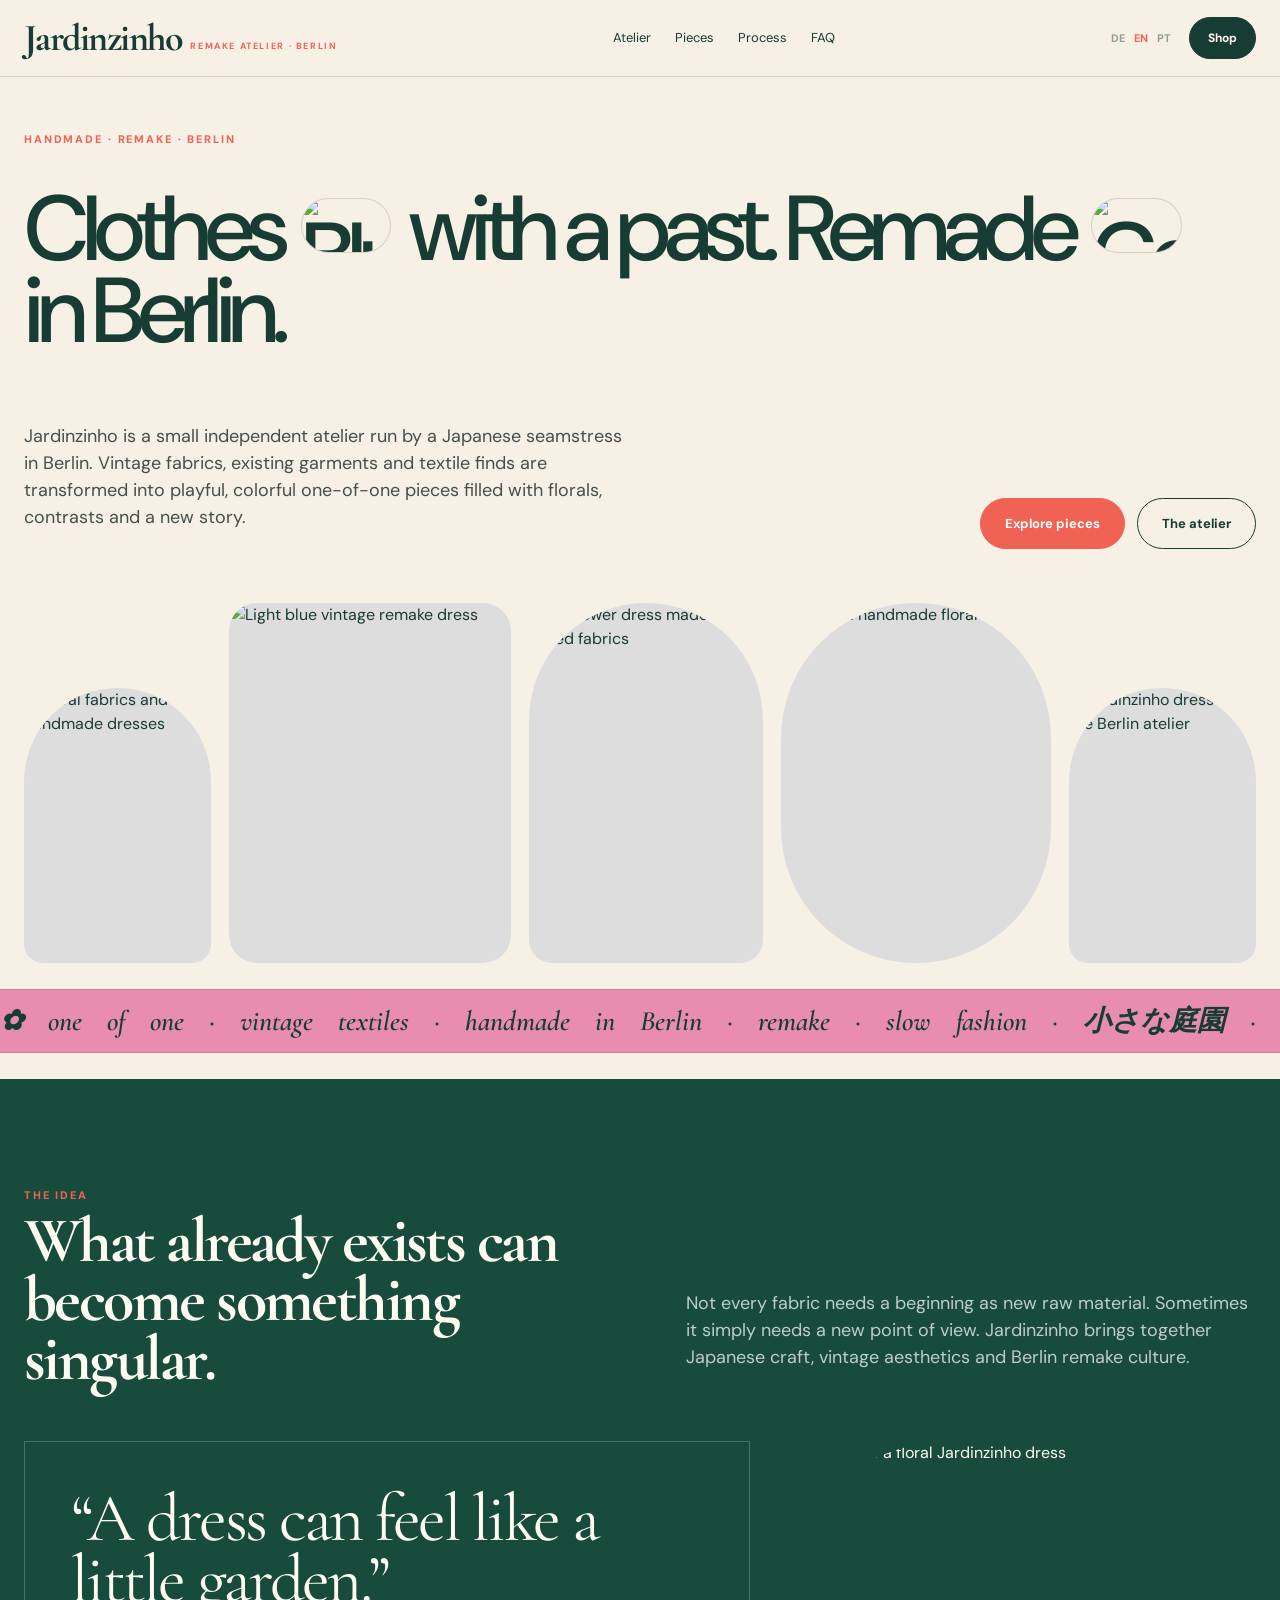
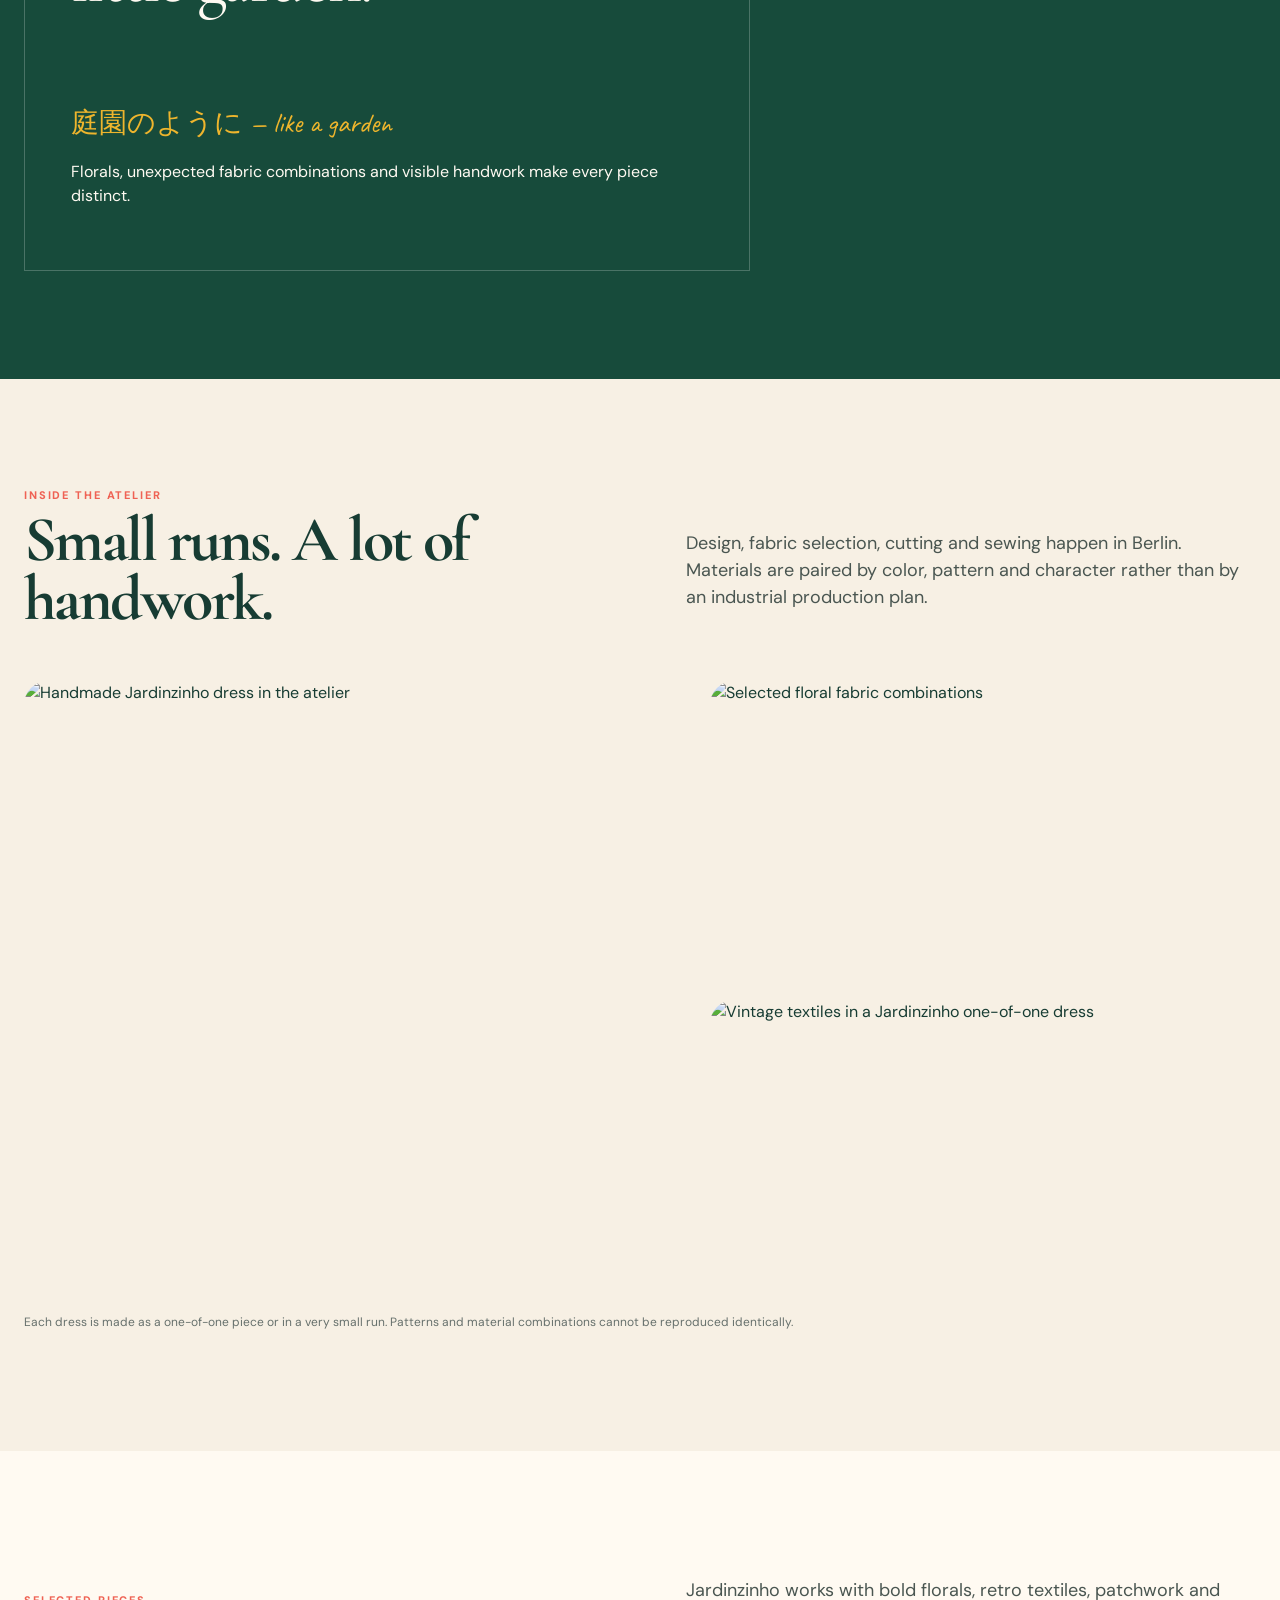
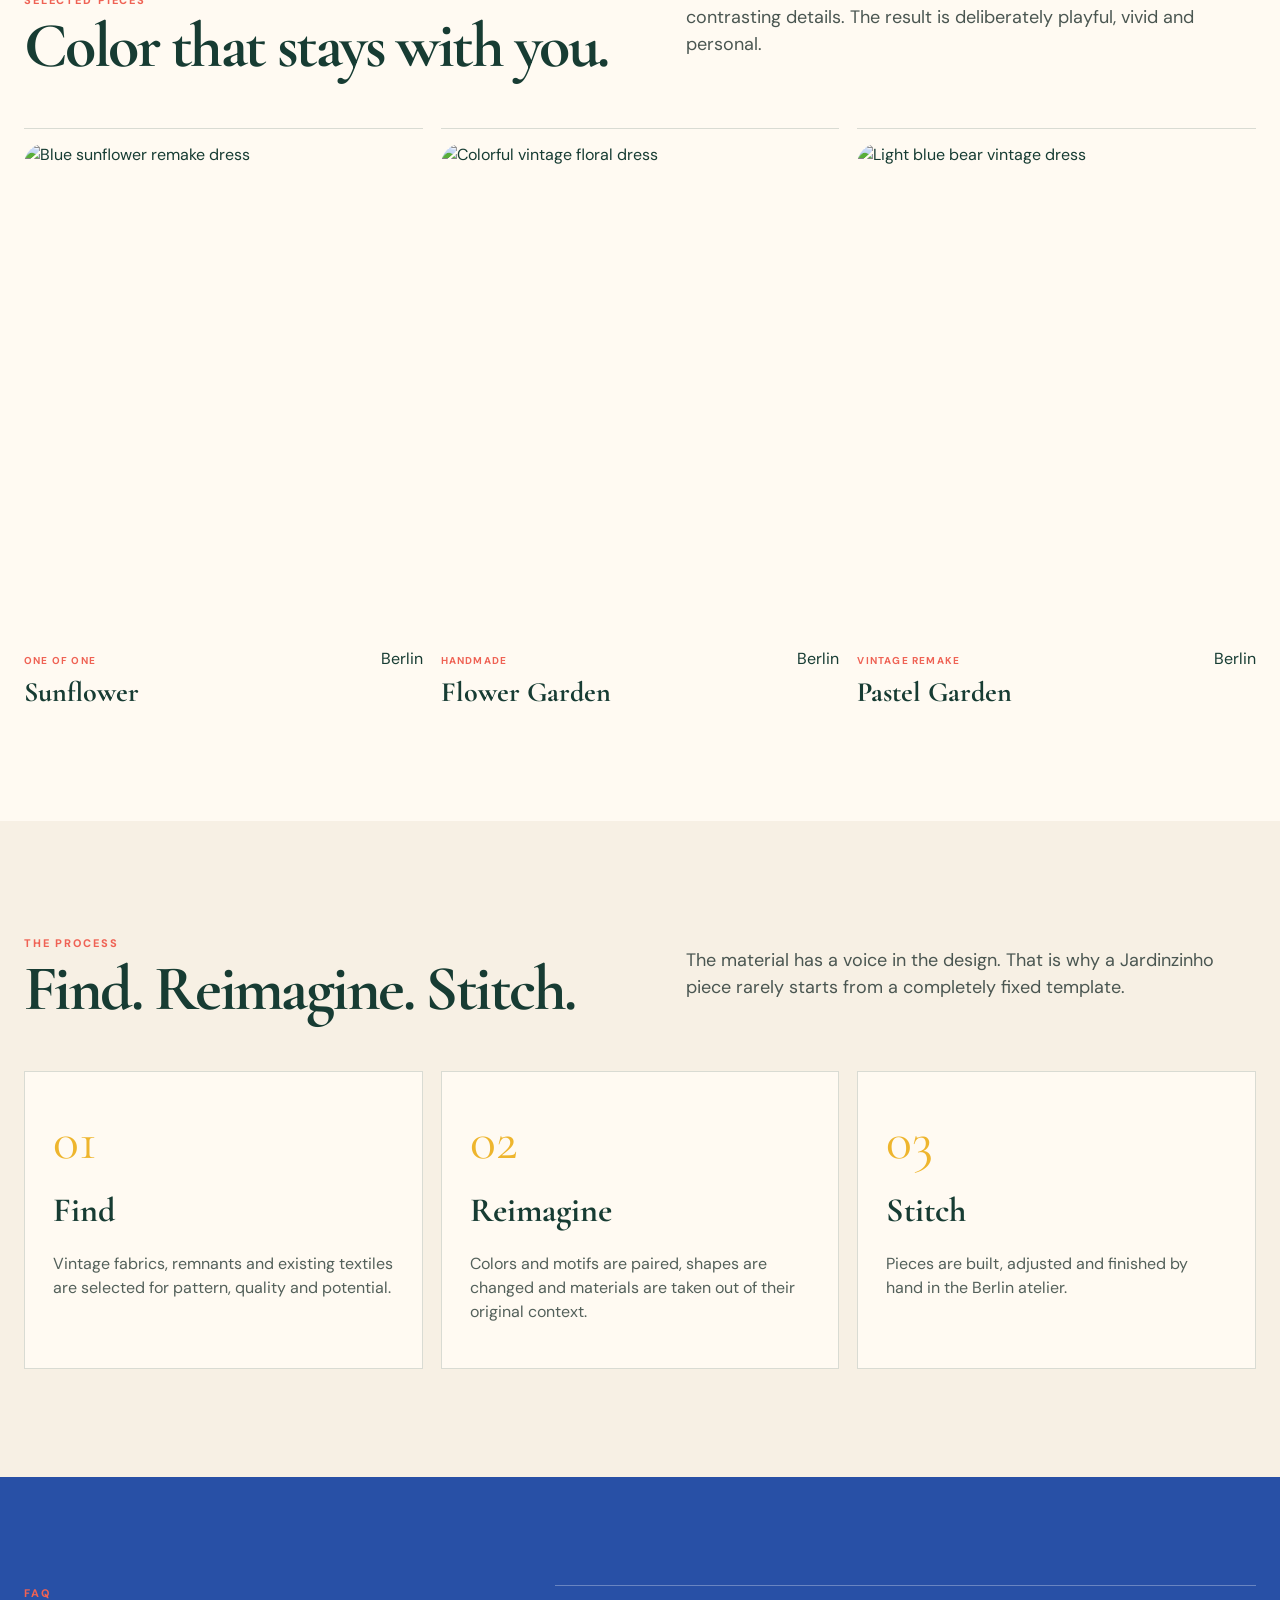
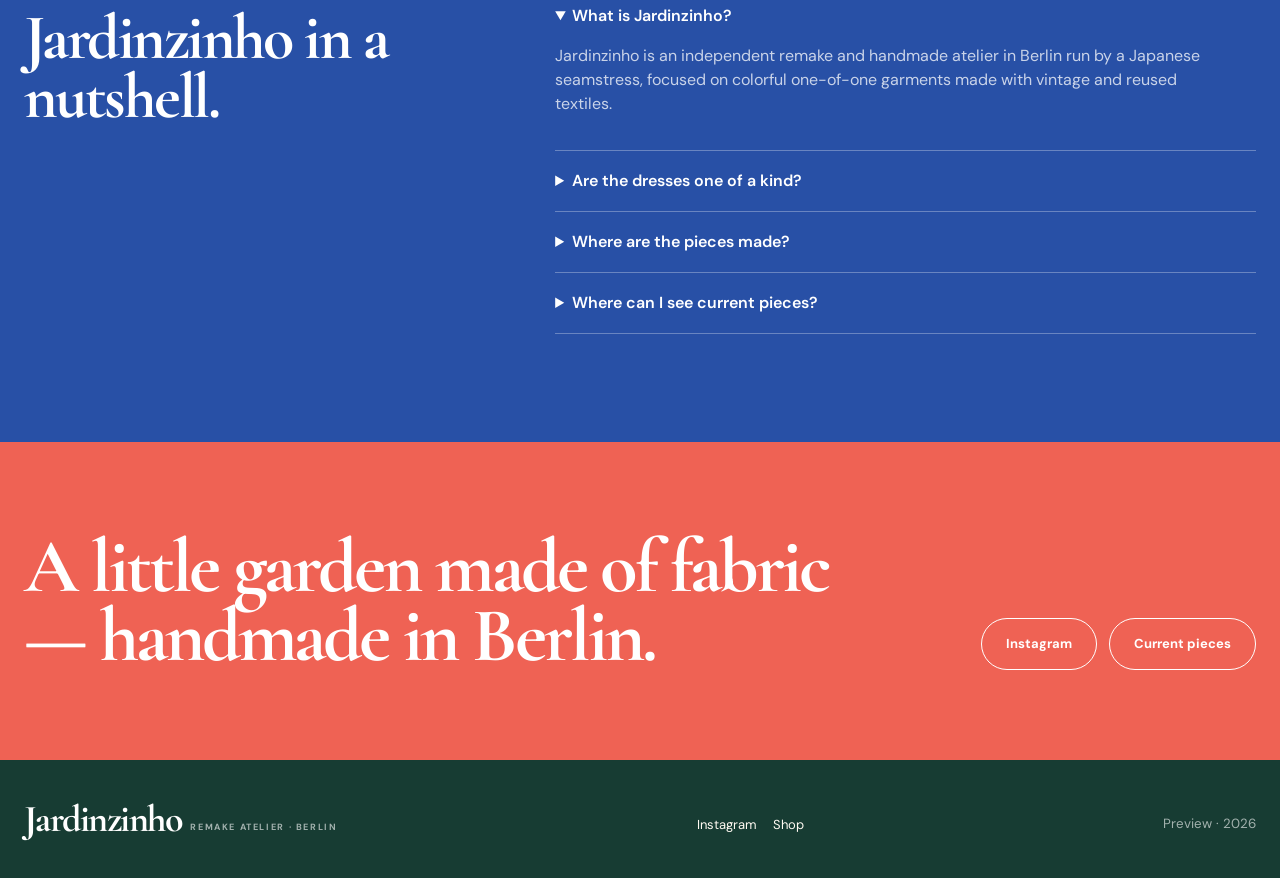
==== en/index.html @ 0b53662b "Add English homepage preview" ====
<!doctype html>
<html lang="en">
<head>
<meta charset="utf-8"><meta name="viewport" content="width=device-width,initial-scale=1">
<meta name="robots" content="noindex,nofollow,noarchive">
<meta name="description" content="Jardinzinho is an independent remake atelier in Berlin. A Japanese seamstress transforms vintage fabrics, existing garments and textile remnants into colorful one-of-one pieces.">
<title>Jardinzinho — Remake Atelier Berlin | Handmade One-of-One Fashion</title>
<link rel="canonical" href="https://carlosisensee.github.io/jardinzinho-site/en/">
<link rel="alternate" hreflang="de" href="https://carlosisensee.github.io/jardinzinho-site/">
<link rel="alternate" hreflang="en" href="https://carlosisensee.github.io/jardinzinho-site/en/">
<link rel="alternate" hreflang="pt-BR" href="https://carlosisensee.github.io/jardinzinho-site/pt-br/">
<link rel="alternate" hreflang="x-default" href="https://carlosisensee.github.io/jardinzinho-site/">
<link rel="stylesheet" href="../style.css">
</head>
<body>
<header class="header"><div class="wrap nav"><a class="brand" href="../"><strong>Jardinzinho</strong><small>Remake Atelier · Berlin</small></a><nav class="links"><a href="#atelier">Atelier</a><a href="#pieces">Pieces</a><a href="#process">Process</a><a href="#faq">FAQ</a></nav><div class="nav-right"><div class="langs"><a href="../">DE</a><a class="active" href="./">EN</a><a href="../pt-br/">PT</a></div><a class="pill-btn dark" href="https://jardinzinho.base.shop/" target="_blank" rel="noopener">Shop</a></div></div></header>
<main>
<section class="hero"><div class="wrap"><div class="kicker">Handmade · Remake · Berlin</div><h1 class="hero-title">Clothes <span class="inline-photo one"><img src="https://baseec-img-mng.akamaized.net/images/item/origin/07432e4a08853bcf69de06843b0dc71d.jpg?im=Resize%2Cwidth%3D1280%2Ctype%3Dnormal&imformat=generic&q=90" alt="Blue handmade sunflower dress by Jardinzinho"></span> with a past. Remade <span class="inline-photo two"><img src="https://baseec-img-mng.akamaized.net/images/item/origin/9ed1627e3fd5e74ac71676d7267183e2.jpg?im=Resize%2Cwidth%3D1280%2Ctype%3Dnormal&imformat=generic&q=90" alt="Colorful floral remake dress"></span> in Berlin.</h1><div class="hero-bottom"><p class="hero-copy">Jardinzinho is a small independent atelier run by a Japanese seamstress in Berlin. Vintage fabrics, existing garments and textile finds are transformed into playful, colorful one-of-one pieces filled with florals, contrasts and a new story.</p><div class="actions"><a class="btn primary" href="#pieces">Explore pieces</a><a class="btn" href="#atelier">The atelier</a></div></div><div class="hero-gallery"><div class="hero-card"><img src="https://baseec-img-mng.akamaized.net/images/item/origin/84afc930a2965b12515afad370d2fe0c.jpg?im=Resize%2Cwidth%3D1280%2Ctype%3Dnormal&imformat=generic&q=90" alt="Floral fabrics and handmade dresses"></div><div class="hero-card"><img src="https://baseec-img-mng.akamaized.net/images/item/origin/7317484b3f942104ae01298dc3954b95.jpg?im=Resize%2Cwidth%3D1280%2Ctype%3Dnormal&imformat=generic&q=90" alt="Light blue vintage remake dress"></div><div class="hero-card"><img src="https://baseec-img-mng.akamaized.net/images/item/origin/07432e4a08853bcf69de06843b0dc71d.jpg?im=Resize%2Cwidth%3D1280%2Ctype%3Dnormal&imformat=generic&q=90" alt="Sunflower dress made from mixed fabrics"></div><div class="hero-card"><img src="https://baseec-img-mng.akamaized.net/images/item/origin/9ed1627e3fd5e74ac71676d7267183e2.jpg?im=Resize%2Cwidth%3D1280%2Ctype%3Dnormal&imformat=generic&q=90" alt="Colorful handmade floral dress"></div><div class="hero-card"><img src="https://baseec-img-mng.akamaized.net/images/item/origin/85ee15b225e58257e7c5a3e661fd82df.jpg?im=Resize%2Cwidth%3D1280%2Ctype%3Dnormal&imformat=generic&q=90" alt="Jardinzinho dress in the Berlin atelier"></div></div></div><div class="marquee"><div>✿ one of one · vintage textiles · handmade in Berlin · remake · slow fashion · 小さな庭園 · one of one · vintage textiles · handmade in Berlin · remake · slow fashion · 小さな庭園 ·</div></div></section>
<section class="section institutional"><div class="wrap"><div class="section-head"><div><div class="kicker">The idea</div><h2>What already exists can become something singular.</h2></div><p class="lead">Not every fabric needs a beginning as new raw material. Sometimes it simply needs a new point of view. Jardinzinho brings together Japanese craft, vintage aesthetics and Berlin remake culture.</p></div><div class="statement"><div class="quote-box"><div class="quote">“A dress can feel like a little garden.”</div><div><div class="hand">庭園のように — like a garden</div><p>Florals, unexpected fabric combinations and visible handwork make every piece distinct.</p></div></div><div class="statement-photo"><img src="https://baseec-img-mng.akamaized.net/images/item/origin/4e288aac4cee1ea2d668a7c117fea762.jpg?im=Resize%2Cwidth%3D1280%2Ctype%3Dnormal&imformat=generic&q=90" alt="Back view of a floral Jardinzinho dress"></div></div></div></section>
<section class="section" id="atelier"><div class="wrap"><div class="section-head"><div><div class="kicker">Inside the atelier</div><h2>Small runs. A lot of handwork.</h2></div><p class="lead">Design, fabric selection, cutting and sewing happen in Berlin. Materials are paired by color, pattern and character rather than by an industrial production plan.</p></div><div class="atelier-grid"><div class="atelier-main"><img src="https://baseec-img-mng.akamaized.net/images/item/origin/85ee15b225e58257e7c5a3e661fd82df.jpg?im=Resize%2Cwidth%3D1280%2Ctype%3Dnormal&imformat=generic&q=90" alt="Handmade Jardinzinho dress in the atelier"></div><div class="atelier-side"><figure><img src="https://baseec-img-mng.akamaized.net/images/item/origin/84afc930a2965b12515afad370d2fe0c.jpg?im=Resize%2Cwidth%3D1280%2Ctype%3Dnormal&imformat=generic&q=90" alt="Selected floral fabric combinations"></figure><figure><img src="https://baseec-img-mng.akamaized.net/images/item/origin/7317484b3f942104ae01298dc3954b95.jpg?im=Resize%2Cwidth%3D1280%2Ctype%3Dnormal&imformat=generic&q=90" alt="Vintage textiles in a Jardinzinho one-of-one dress"></figure></div></div><p class="caption">Each dress is made as a one-of-one piece or in a very small run. Patterns and material combinations cannot be reproduced identically.</p></div></section>
<section class="section pieces" id="pieces"><div class="wrap"><div class="section-head"><div><div class="kicker">Selected pieces</div><h2>Color that stays with you.</h2></div><p class="lead">Jardinzinho works with bold florals, retro textiles, patchwork and contrasting details. The result is deliberately playful, vivid and personal.</p></div><div class="piece-grid"><article class="piece"><div class="piece-photo"><img src="https://baseec-img-mng.akamaized.net/images/item/origin/07432e4a08853bcf69de06843b0dc71d.jpg?im=Resize%2Cwidth%3D1280%2Ctype%3Dnormal&imformat=generic&q=90" alt="Blue sunflower remake dress"></div><div class="piece-meta"><div><span class="tag">One of one</span><h3>Sunflower</h3></div><span>Berlin</span></div></article><article class="piece"><div class="piece-photo"><img src="https://baseec-img-mng.akamaized.net/images/item/origin/9ed1627e3fd5e74ac71676d7267183e2.jpg?im=Resize%2Cwidth%3D1280%2Ctype%3Dnormal&imformat=generic&q=90" alt="Colorful vintage floral dress"></div><div class="piece-meta"><div><span class="tag">Handmade</span><h3>Flower Garden</h3></div><span>Berlin</span></div></article><article class="piece"><div class="piece-photo"><img src="https://baseec-img-mng.akamaized.net/images/item/origin/7317484b3f942104ae01298dc3954b95.jpg?im=Resize%2Cwidth%3D1280%2Ctype%3Dnormal&imformat=generic&q=90" alt="Light blue bear vintage dress"></div><div class="piece-meta"><div><span class="tag">Vintage remake</span><h3>Pastel Garden</h3></div><span>Berlin</span></div></article></div></div></section>
<section class="section" id="process"><div class="wrap"><div class="section-head"><div><div class="kicker">The process</div><h2>Find. Reimagine. Stitch.</h2></div><p class="lead">The material has a voice in the design. That is why a Jardinzinho piece rarely starts from a completely fixed template.</p></div><div class="process-grid"><div class="step"><div class="step-no">01</div><h3>Find</h3><p>Vintage fabrics, remnants and existing textiles are selected for pattern, quality and potential.</p></div><div class="step"><div class="step-no">02</div><h3>Reimagine</h3><p>Colors and motifs are paired, shapes are changed and materials are taken out of their original context.</p></div><div class="step"><div class="step-no">03</div><h3>Stitch</h3><p>Pieces are built, adjusted and finished by hand in the Berlin atelier.</p></div></div></div></section>
<section class="section faq" id="faq"><div class="wrap faq-grid"><div><div class="kicker">FAQ</div><h2>Jardinzinho in a nutshell.</h2></div><div class="faq-list"><details open><summary>What is Jardinzinho?</summary><p>Jardinzinho is an independent remake and handmade atelier in Berlin run by a Japanese seamstress, focused on colorful one-of-one garments made with vintage and reused textiles.</p></details><details><summary>Are the dresses one of a kind?</summary><p>Many pieces are one-of-one. Vintage fabrics and remnants are limited, so pattern combinations usually cannot be repeated exactly.</p></details><details><summary>Where are the pieces made?</summary><p>Design and handcrafting take place in Berlin.</p></details><details><summary>Where can I see current pieces?</summary><p>New work is shared on Instagram and in the Jardinzinho online shop.</p></details></div></div></section>
<section class="cta"><div class="wrap cta-grid"><h2>A little garden made of fabric — handmade in Berlin.</h2><div class="actions"><a class="btn" href="https://www.instagram.com/jardinzinho_2801/" target="_blank" rel="noopener">Instagram</a><a class="btn" href="https://jardinzinho.base.shop/" target="_blank" rel="noopener">Current pieces</a></div></div></section>
</main>
<footer class="footer"><div class="wrap footer-grid"><div class="brand"><strong>Jardinzinho</strong><small>Remake Atelier · Berlin</small></div><div class="socials"><a href="https://www.instagram.com/jardinzinho_2801/">Instagram</a><a href="https://jardinzinho.base.shop/">Shop</a></div><small>Preview · 2026</small></div></footer>
</body></html>
---- style.css ----
@import url('https://fonts.googleapis.com/css2?family=Caveat:wght@500;600&family=Cormorant+Garamond:ital,wght@0,500;0,600;1,500;1,600&family=DM+Sans:wght@400;500;600;700&display=swap');

:root{--ink:#173c33;--paper:#f7f0e4;--paper2:#fffaf2;--coral:#ef6254;--pink:#e98dae;--sun:#eeb52d;--green:#174b3b;--blue:#2850a6;--line:rgba(23,60,51,.16);--serif:'Cormorant Garamond',Georgia,serif;--sans:'DM Sans',sans-serif;--script:'Caveat',cursive}
*{box-sizing:border-box}html{scroll-behavior:smooth}body{margin:0;background:var(--paper);color:var(--ink);font-family:var(--sans);line-height:1.5}a{color:inherit;text-decoration:none}img{display:block;width:100%;height:100%;object-fit:cover}.wrap{width:min(1280px,calc(100% - 48px));margin:auto}
.header{position:sticky;top:0;z-index:20;background:rgba(247,240,228,.92);backdrop-filter:blur(16px);border-bottom:1px solid var(--line)}.nav{height:76px;display:flex;align-items:center;justify-content:space-between;gap:24px}.brand{display:flex;align-items:flex-end;gap:8px}.brand strong{font-family:var(--serif);font-size:38px;line-height:.8;letter-spacing:-.04em}.brand small{font-size:9px;letter-spacing:.18em;text-transform:uppercase;color:var(--coral);font-weight:700}.links{display:flex;gap:24px;font-size:13px}.nav-right{display:flex;align-items:center;gap:18px}.langs{display:flex;gap:9px;font-size:11px;font-weight:700}.langs a{opacity:.45}.langs a.active{opacity:1;color:var(--coral)}.pill-btn{padding:11px 18px;border:1px solid var(--ink);border-radius:999px;font-size:12px;font-weight:700}.pill-btn.dark{background:var(--ink);color:var(--paper2)}
.hero{padding:54px 0 26px}.hero-title{font-family:var(--sans);font-size:clamp(62px,7.2vw,118px);line-height:.9;letter-spacing:-.07em;font-weight:500;max-width:1180px;margin:40px 0 52px}.inline-photo{display:inline-block;width:.96em;height:.58em;vertical-align:.08em;border-radius:999px;overflow:hidden;margin:0 .08em;box-shadow:0 0 0 1px var(--line)}.inline-photo img{object-fit:cover}.inline-photo.one img{object-position:50% 26%}.inline-photo.two img{object-position:50% 40%}.inline-photo.three img{object-position:50% 42%}.hero-bottom{display:grid;grid-template-columns:1fr auto;gap:48px;align-items:end}.hero-copy{max-width:600px;font-size:18px;color:#44504b}.actions{display:flex;gap:12px;flex-wrap:wrap}.btn{display:inline-flex;align-items:center;justify-content:center;border:1px solid var(--ink);border-radius:999px;padding:15px 24px;font-size:13px;font-weight:700}.btn.primary{background:var(--coral);border-color:var(--coral);color:white}.btn:hover{transform:translateY(-1px)}
.hero-gallery{margin-top:54px;display:grid;grid-template-columns:.8fr 1.2fr 1fr 1.15fr .8fr;gap:18px;align-items:end;overflow:hidden}.hero-card{height:360px;border-radius:140px 140px 28px 28px;overflow:hidden;background:#ddd}.hero-card:nth-child(1),.hero-card:nth-child(5){height:275px}.hero-card:nth-child(2){border-radius:28px}.hero-card:nth-child(4){border-radius:140px}.hero-card img{transition:transform .5s ease}.hero-card:hover img{transform:scale(1.025)}
.marquee{margin-top:26px;background:var(--pink);border-block:1px solid var(--line);overflow:hidden}.marquee div{white-space:nowrap;padding:10px 0;font-family:var(--serif);font-size:28px;font-style:italic;font-weight:600;word-spacing:18px}
.section{padding:108px 0}.section-head{display:grid;grid-template-columns:1fr 1fr;gap:60px;align-items:end;margin-bottom:52px}.kicker{font-size:11px;letter-spacing:.17em;text-transform:uppercase;color:var(--coral);font-weight:800}.section h2{font-family:var(--serif);font-size:clamp(48px,5vw,78px);line-height:.92;letter-spacing:-.04em;margin:8px 0 0}.lead{font-size:18px;color:#4a5651;max-width:570px;justify-self:end}
.institutional{background:var(--green);color:var(--paper2)}.institutional .lead{color:rgba(255,255,255,.72)}.statement{display:grid;grid-template-columns:1.2fr .8fr;gap:22px}.quote-box{border:1px solid rgba(255,255,255,.22);padding:46px;min-height:430px;display:flex;flex-direction:column;justify-content:space-between}.quote{font-family:var(--serif);font-size:clamp(48px,5.3vw,80px);line-height:.9;letter-spacing:-.04em}.hand{font-family:var(--script);font-size:28px;color:var(--sun)}.statement-photo{min-height:430px;border-radius:180px 180px 20px 20px;overflow:hidden}.statement-photo img{object-position:50% 35%}
.atelier-grid{display:grid;grid-template-columns:1.1fr .9fr;gap:18px}.atelier-main{height:620px;border-radius:24px;overflow:hidden}.atelier-side{display:grid;grid-template-rows:1fr 1fr;gap:18px}.atelier-side figure{margin:0;border-radius:24px;overflow:hidden;min-height:0}.caption{font-size:12px;color:#66706c;margin-top:12px}
.pieces{background:var(--paper2)}.piece-grid{display:grid;grid-template-columns:repeat(3,1fr);gap:18px}.piece{border-top:1px solid var(--line);padding-top:14px}.piece-photo{height:490px;border-radius:22px;overflow:hidden}.piece-meta{display:flex;justify-content:space-between;gap:12px;margin-top:14px}.piece h3{font-family:var(--serif);font-size:28px;margin:0}.tag{font-size:10px;text-transform:uppercase;letter-spacing:.12em;color:var(--coral);font-weight:700}
.process-grid{display:grid;grid-template-columns:repeat(3,1fr);gap:18px}.step{border:1px solid var(--line);padding:28px;min-height:250px;background:var(--paper2)}.step-no{font-family:var(--serif);font-size:54px;color:var(--sun)}.step h3{font-family:var(--serif);font-size:34px;margin:4px 0 10px}.step p{color:#53605a}
.faq{background:var(--blue);color:white}.faq-grid{display:grid;grid-template-columns:.8fr 1.2fr;gap:64px}.faq h2{color:white}.faq-list details{border-top:1px solid rgba(255,255,255,.3);padding:18px 0}.faq-list details:last-child{border-bottom:1px solid rgba(255,255,255,.3)}.faq-list summary{cursor:pointer;font-weight:600}.faq-list p{color:rgba(255,255,255,.75);max-width:650px}
.cta{padding:90px 0;background:var(--coral);color:white}.cta-grid{display:grid;grid-template-columns:1fr auto;gap:30px;align-items:end}.cta h2{font-family:var(--serif);font-size:clamp(54px,6vw,90px);line-height:.9;letter-spacing:-.04em;margin:0;max-width:850px}.cta .btn{border-color:white;color:white}.footer{background:var(--ink);color:var(--paper2);padding:44px 0}.footer-grid{display:flex;justify-content:space-between;gap:30px;align-items:flex-end}.footer .brand strong{color:white}.footer small{color:rgba(255,255,255,.6)}.socials{display:flex;gap:16px;font-size:13px}
@media(max-width:900px){.links{display:none}.wrap{width:min(100% - 28px,1280px)}.hero{padding-top:28px}.hero-title{font-size:clamp(50px,15vw,78px);margin:26px 0 34px}.hero-bottom,.section-head,.statement,.atelier-grid,.faq-grid,.cta-grid{grid-template-columns:1fr}.hero-bottom{align-items:start}.actions{justify-content:flex-start}.hero-gallery{grid-template-columns:1fr 1fr;gap:10px}.hero-card,.hero-card:nth-child(1),.hero-card:nth-child(5){height:260px;border-radius:24px}.hero-card:nth-child(5){display:none}.section{padding:74px 0}.lead{justify-self:start}.statement-photo{min-height:420px}.atelier-main{height:480px}.atelier-side{grid-template-columns:1fr 1fr;grid-template-rows:auto}.atelier-side figure{height:280px}.piece-grid,.process-grid{grid-template-columns:1fr}.piece-photo{height:440px}.footer-grid{align-items:flex-start;flex-direction:column}.cta .btn{width:max-content}}
@media(max-width:560px){.brand strong{font-size:32px}.nav{height:68px}.langs{display:none}.hero-title{font-size:clamp(44px,15vw,64px);line-height:.92}.hero-gallery{grid-template-columns:1fr}.hero-card:nth-child(n+3){display:none}.hero-card{height:420px!important}.section h2{font-size:48px}.quote{font-size:48px}.atelier-side{grid-template-columns:1fr}.piece-photo{height:400px}}
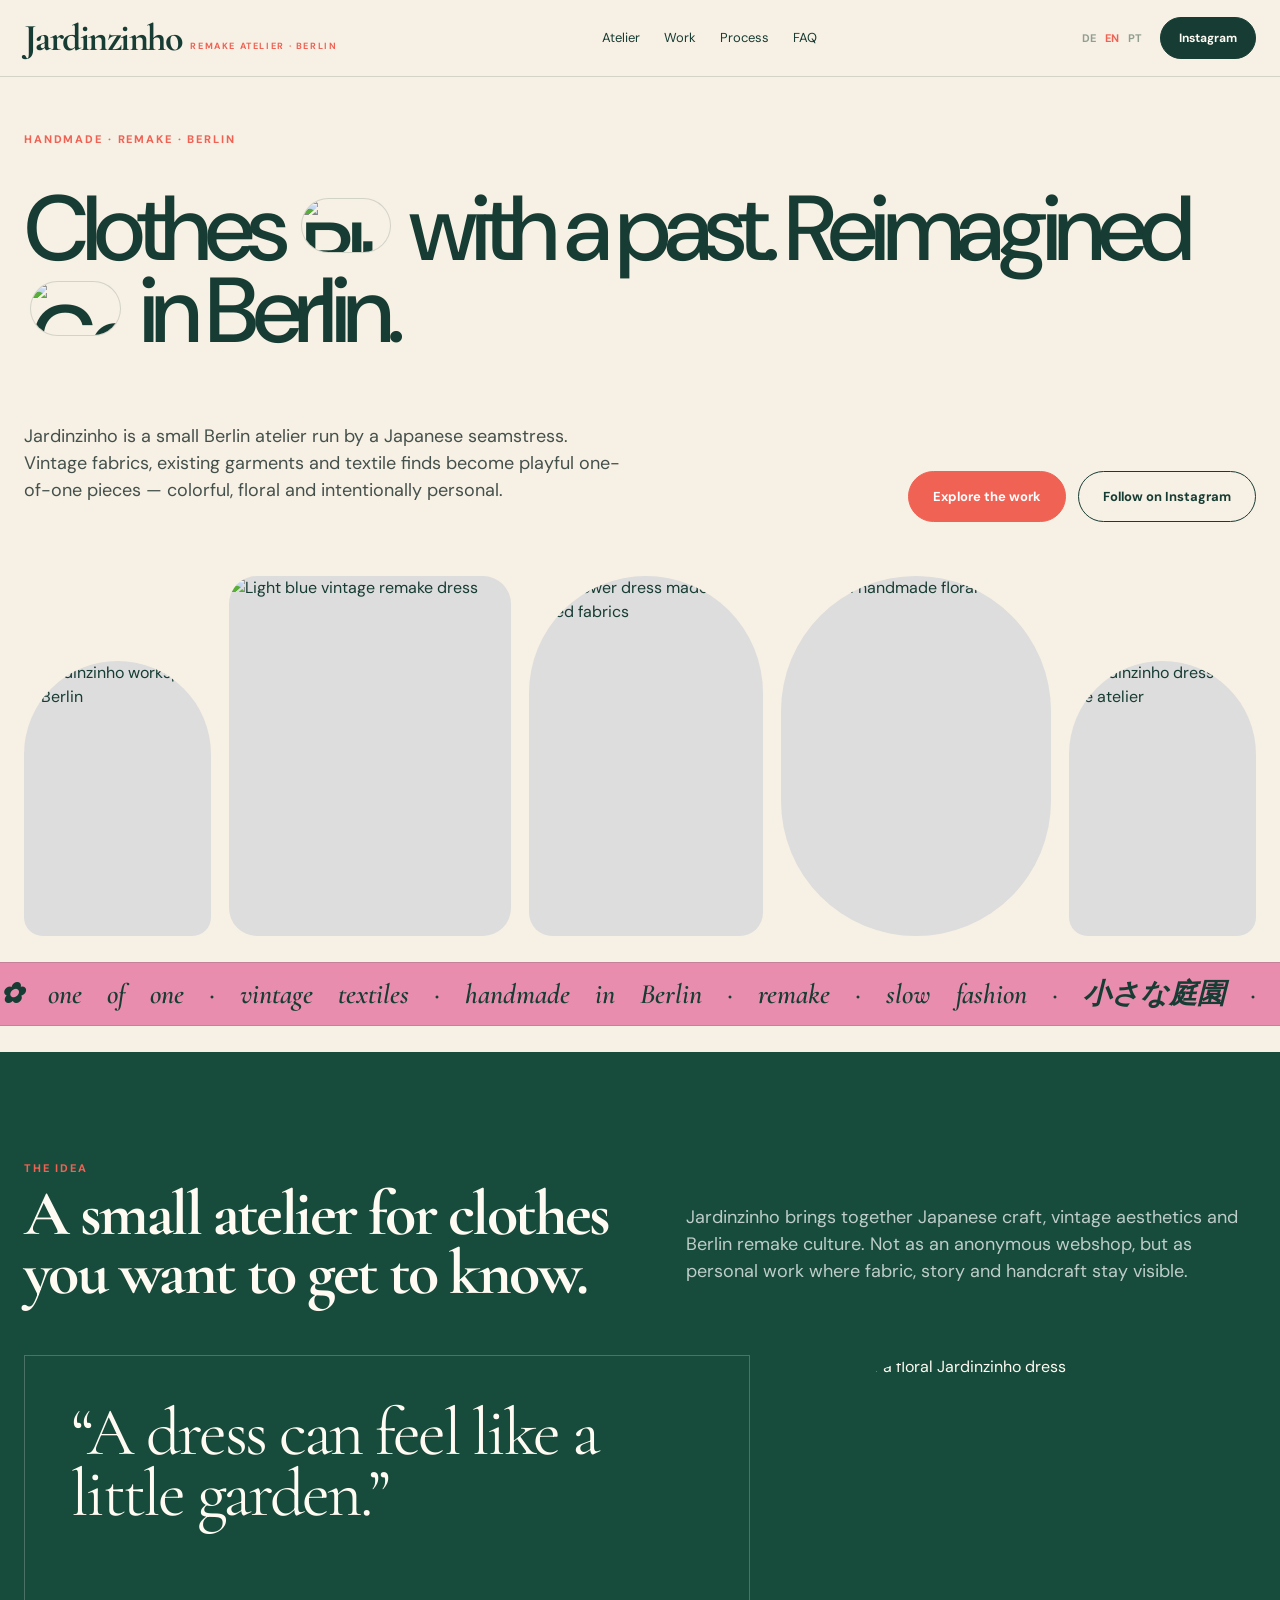
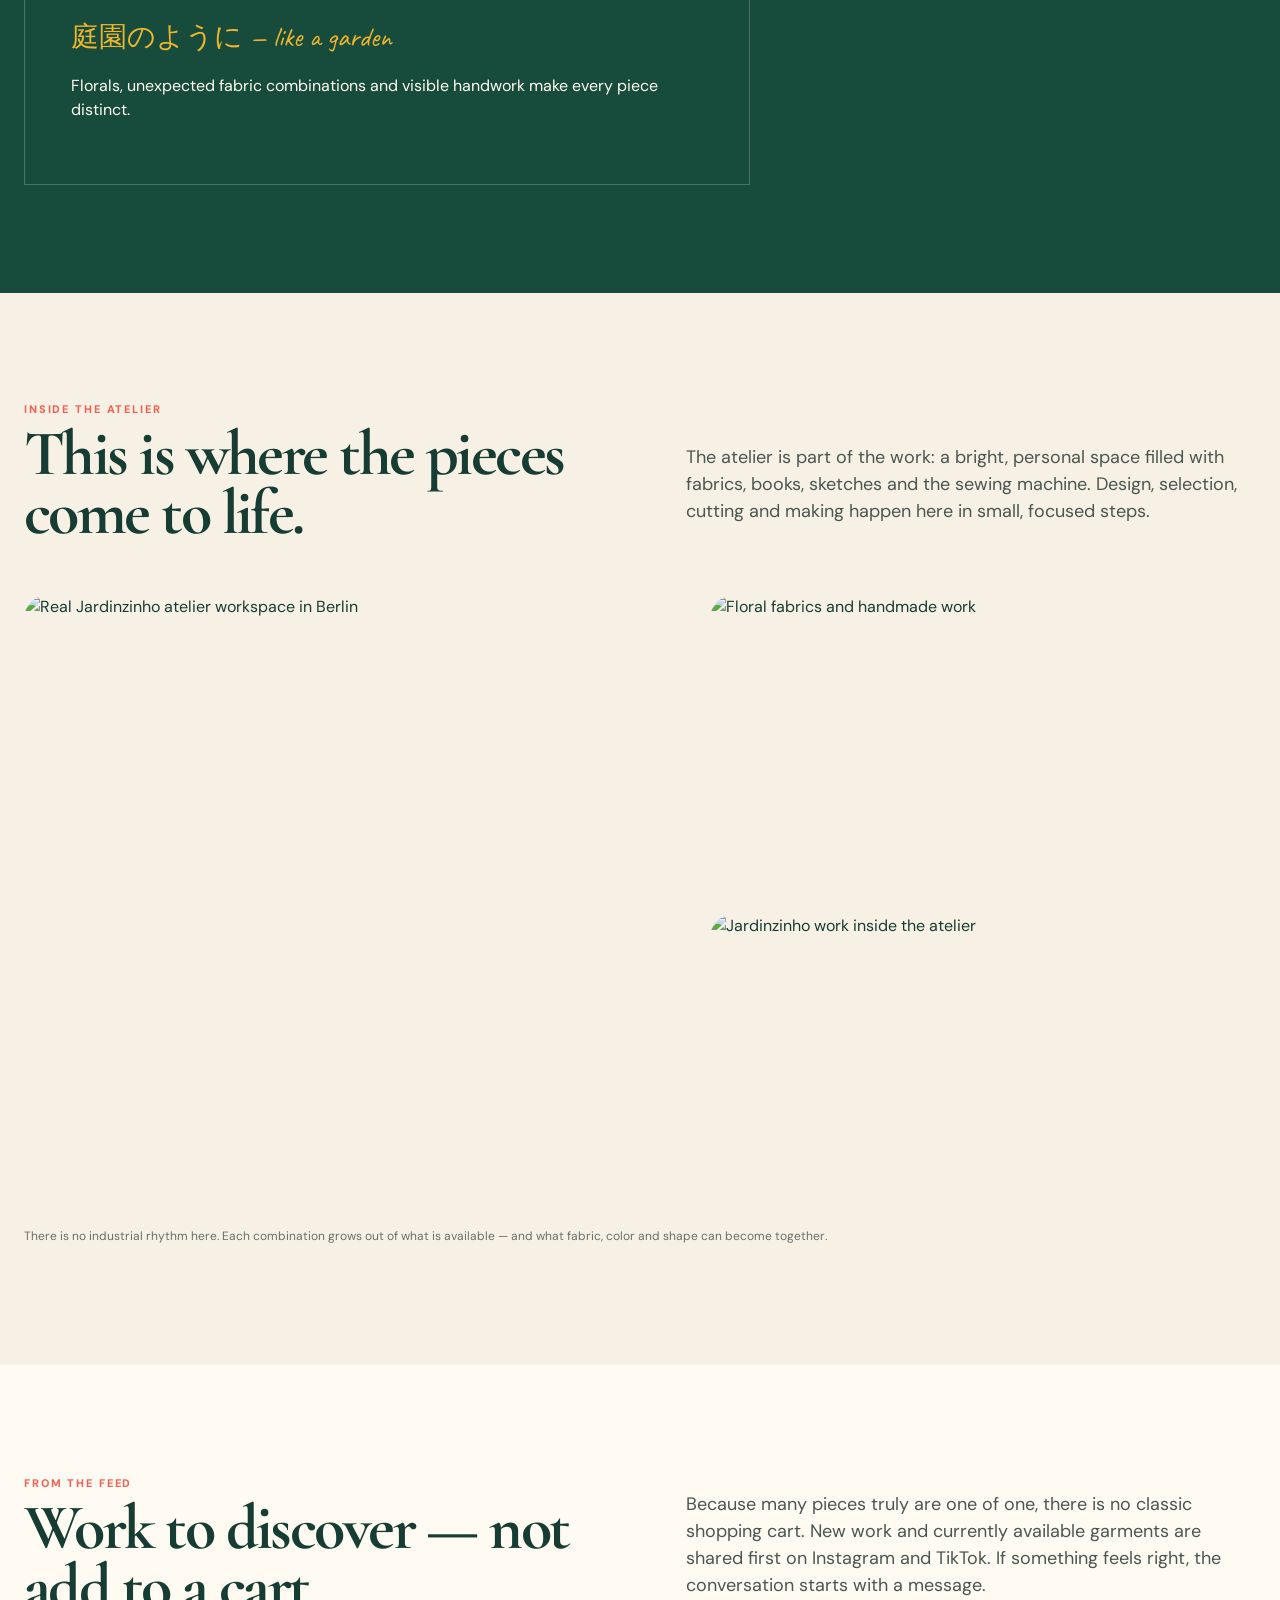
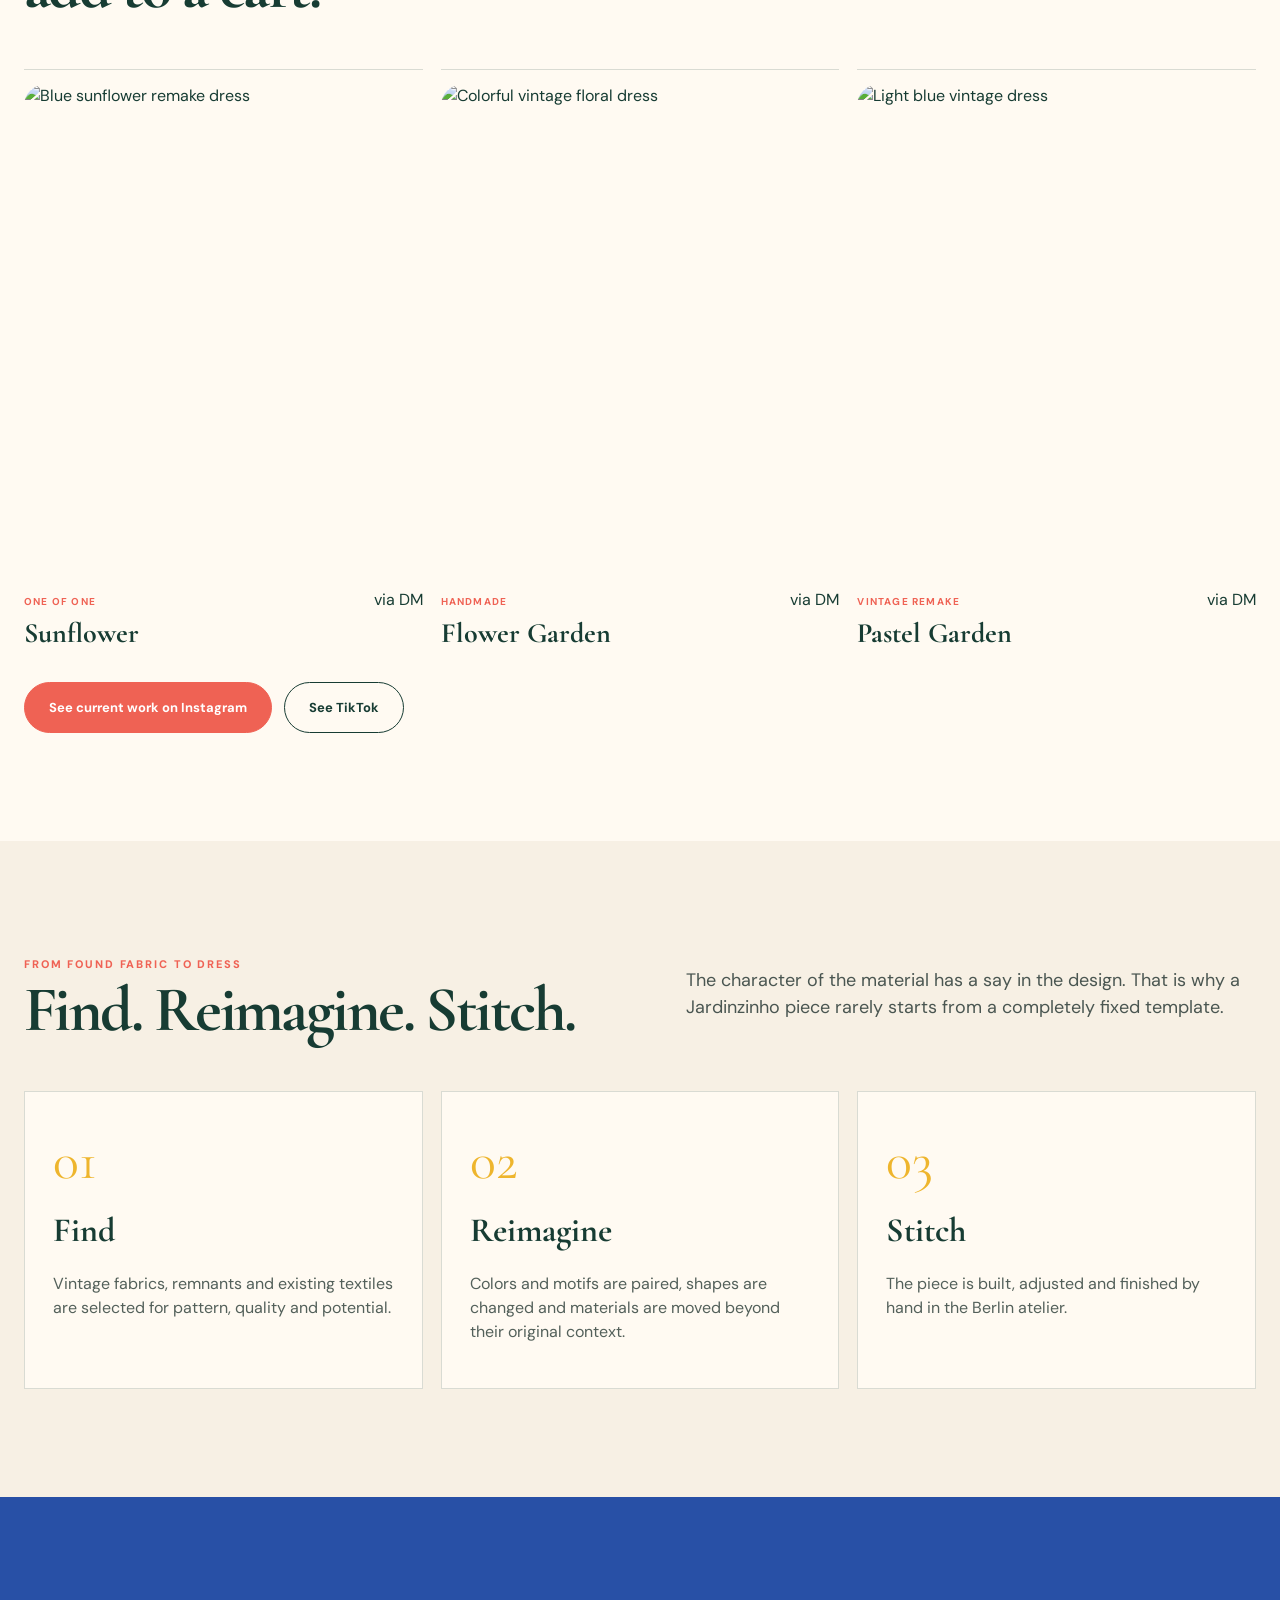
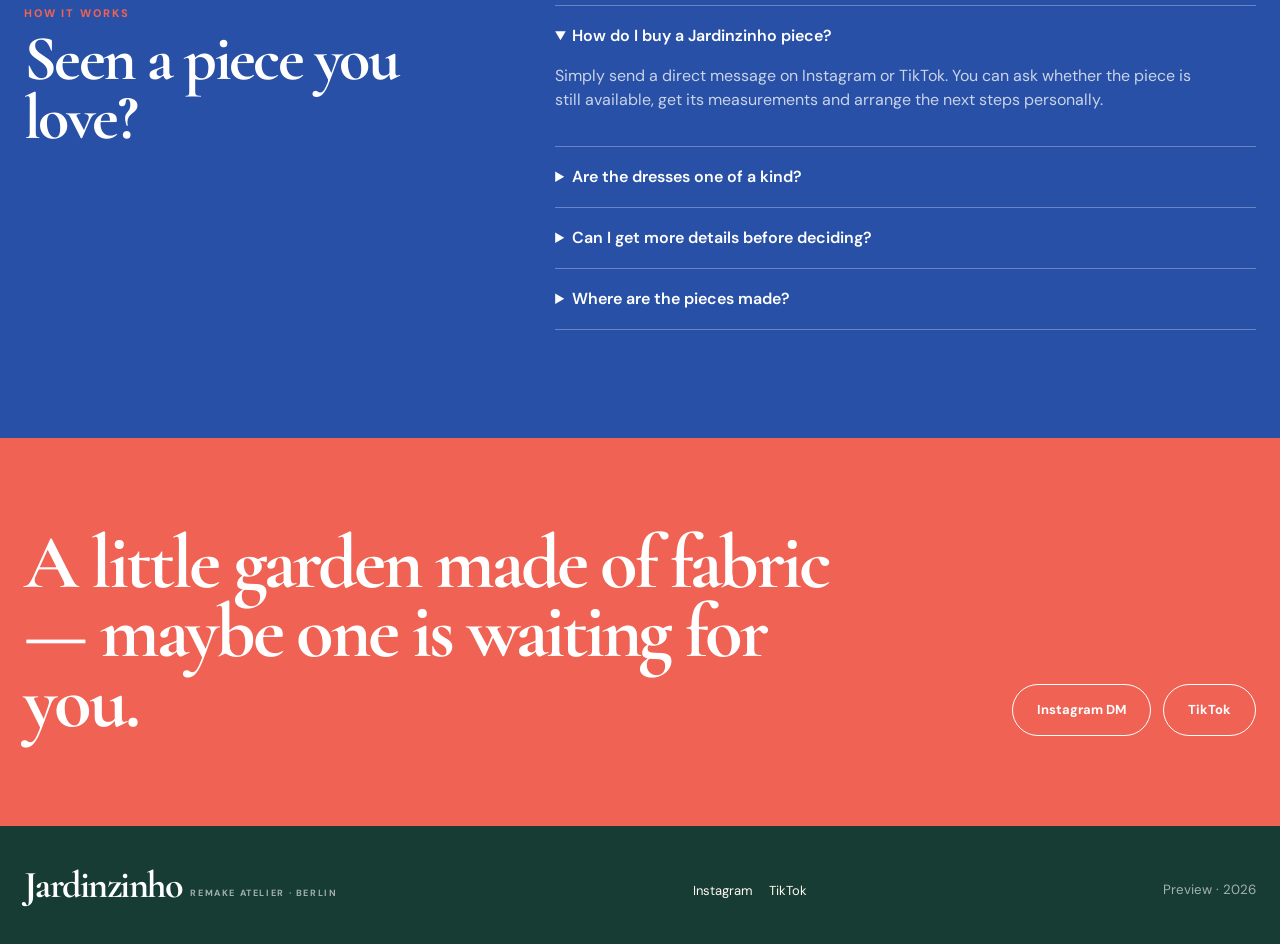
==== commit 7a573e9e: "Refocus English page on atelier story and DM sales" ====
--- a/en/index.html
+++ b/en/index.html
@@ -3,7 +3,7 @@
 <head>
 <meta charset="utf-8"><meta name="viewport" content="width=device-width,initial-scale=1">
 <meta name="robots" content="noindex,nofollow,noarchive">
-<meta name="description" content="Jardinzinho is an independent remake atelier in Berlin. A Japanese seamstress transforms vintage fabrics, existing garments and textile remnants into colorful one-of-one pieces.">
+<meta name="description" content="Jardinzinho is an independent remake atelier in Berlin. A Japanese seamstress transforms vintage fabrics, existing garments and textile remnants into colorful one-of-one pieces. New work and availability are shared through Instagram and TikTok.">
 <title>Jardinzinho — Remake Atelier Berlin | Handmade One-of-One Fashion</title>
 <link rel="canonical" href="https://carlosisensee.github.io/jardinzinho-site/en/">
 <link rel="alternate" hreflang="de" href="https://carlosisensee.github.io/jardinzinho-site/">
@@ -11,17 +11,18 @@
 <link rel="alternate" hreflang="pt-BR" href="https://carlosisensee.github.io/jardinzinho-site/pt-br/">
 <link rel="alternate" hreflang="x-default" href="https://carlosisensee.github.io/jardinzinho-site/">
 <link rel="stylesheet" href="../style.css">
+<script type="application/ld+json">{"@context":"https://schema.org","@type":"Organization","name":"Jardinzinho","description":"Independent handmade remake atelier in Berlin creating one-of-one garments from vintage and reclaimed textiles.","address":{"@type":"PostalAddress","addressLocality":"Berlin","addressCountry":"DE"},"sameAs":["https://www.instagram.com/jardinzinho_2801/","https://www.tiktok.com/@jardinzinho_2801"]}</script>
 </head>
 <body>
-<header class="header"><div class="wrap nav"><a class="brand" href="../"><strong>Jardinzinho</strong><small>Remake Atelier · Berlin</small></a><nav class="links"><a href="#atelier">Atelier</a><a href="#pieces">Pieces</a><a href="#process">Process</a><a href="#faq">FAQ</a></nav><div class="nav-right"><div class="langs"><a href="../">DE</a><a class="active" href="./">EN</a><a href="../pt-br/">PT</a></div><a class="pill-btn dark" href="https://jardinzinho.base.shop/" target="_blank" rel="noopener">Shop</a></div></div></header>
+<header class="header"><div class="wrap nav"><a class="brand" href="../"><strong>Jardinzinho</strong><small>Remake Atelier · Berlin</small></a><nav class="links"><a href="#atelier">Atelier</a><a href="#pieces">Work</a><a href="#process">Process</a><a href="#faq">FAQ</a></nav><div class="nav-right"><div class="langs"><a href="../">DE</a><a class="active" href="./">EN</a><a href="../pt-br/">PT</a></div><a class="pill-btn dark" href="https://www.instagram.com/jardinzinho_2801/" target="_blank" rel="noopener">Instagram</a></div></div></header>
 <main>
-<section class="hero"><div class="wrap"><div class="kicker">Handmade · Remake · Berlin</div><h1 class="hero-title">Clothes <span class="inline-photo one"><img src="https://baseec-img-mng.akamaized.net/images/item/origin/07432e4a08853bcf69de06843b0dc71d.jpg?im=Resize%2Cwidth%3D1280%2Ctype%3Dnormal&imformat=generic&q=90" alt="Blue handmade sunflower dress by Jardinzinho"></span> with a past. Remade <span class="inline-photo two"><img src="https://baseec-img-mng.akamaized.net/images/item/origin/9ed1627e3fd5e74ac71676d7267183e2.jpg?im=Resize%2Cwidth%3D1280%2Ctype%3Dnormal&imformat=generic&q=90" alt="Colorful floral remake dress"></span> in Berlin.</h1><div class="hero-bottom"><p class="hero-copy">Jardinzinho is a small independent atelier run by a Japanese seamstress in Berlin. Vintage fabrics, existing garments and textile finds are transformed into playful, colorful one-of-one pieces filled with florals, contrasts and a new story.</p><div class="actions"><a class="btn primary" href="#pieces">Explore pieces</a><a class="btn" href="#atelier">The atelier</a></div></div><div class="hero-gallery"><div class="hero-card"><img src="https://baseec-img-mng.akamaized.net/images/item/origin/84afc930a2965b12515afad370d2fe0c.jpg?im=Resize%2Cwidth%3D1280%2Ctype%3Dnormal&imformat=generic&q=90" alt="Floral fabrics and handmade dresses"></div><div class="hero-card"><img src="https://baseec-img-mng.akamaized.net/images/item/origin/7317484b3f942104ae01298dc3954b95.jpg?im=Resize%2Cwidth%3D1280%2Ctype%3Dnormal&imformat=generic&q=90" alt="Light blue vintage remake dress"></div><div class="hero-card"><img src="https://baseec-img-mng.akamaized.net/images/item/origin/07432e4a08853bcf69de06843b0dc71d.jpg?im=Resize%2Cwidth%3D1280%2Ctype%3Dnormal&imformat=generic&q=90" alt="Sunflower dress made from mixed fabrics"></div><div class="hero-card"><img src="https://baseec-img-mng.akamaized.net/images/item/origin/9ed1627e3fd5e74ac71676d7267183e2.jpg?im=Resize%2Cwidth%3D1280%2Ctype%3Dnormal&imformat=generic&q=90" alt="Colorful handmade floral dress"></div><div class="hero-card"><img src="https://baseec-img-mng.akamaized.net/images/item/origin/85ee15b225e58257e7c5a3e661fd82df.jpg?im=Resize%2Cwidth%3D1280%2Ctype%3Dnormal&imformat=generic&q=90" alt="Jardinzinho dress in the Berlin atelier"></div></div></div><div class="marquee"><div>✿ one of one · vintage textiles · handmade in Berlin · remake · slow fashion · 小さな庭園 · one of one · vintage textiles · handmade in Berlin · remake · slow fashion · 小さな庭園 ·</div></div></section>
-<section class="section institutional"><div class="wrap"><div class="section-head"><div><div class="kicker">The idea</div><h2>What already exists can become something singular.</h2></div><p class="lead">Not every fabric needs a beginning as new raw material. Sometimes it simply needs a new point of view. Jardinzinho brings together Japanese craft, vintage aesthetics and Berlin remake culture.</p></div><div class="statement"><div class="quote-box"><div class="quote">“A dress can feel like a little garden.”</div><div><div class="hand">庭園のように — like a garden</div><p>Florals, unexpected fabric combinations and visible handwork make every piece distinct.</p></div></div><div class="statement-photo"><img src="https://baseec-img-mng.akamaized.net/images/item/origin/4e288aac4cee1ea2d668a7c117fea762.jpg?im=Resize%2Cwidth%3D1280%2Ctype%3Dnormal&imformat=generic&q=90" alt="Back view of a floral Jardinzinho dress"></div></div></div></section>
-<section class="section" id="atelier"><div class="wrap"><div class="section-head"><div><div class="kicker">Inside the atelier</div><h2>Small runs. A lot of handwork.</h2></div><p class="lead">Design, fabric selection, cutting and sewing happen in Berlin. Materials are paired by color, pattern and character rather than by an industrial production plan.</p></div><div class="atelier-grid"><div class="atelier-main"><img src="https://baseec-img-mng.akamaized.net/images/item/origin/85ee15b225e58257e7c5a3e661fd82df.jpg?im=Resize%2Cwidth%3D1280%2Ctype%3Dnormal&imformat=generic&q=90" alt="Handmade Jardinzinho dress in the atelier"></div><div class="atelier-side"><figure><img src="https://baseec-img-mng.akamaized.net/images/item/origin/84afc930a2965b12515afad370d2fe0c.jpg?im=Resize%2Cwidth%3D1280%2Ctype%3Dnormal&imformat=generic&q=90" alt="Selected floral fabric combinations"></figure><figure><img src="https://baseec-img-mng.akamaized.net/images/item/origin/7317484b3f942104ae01298dc3954b95.jpg?im=Resize%2Cwidth%3D1280%2Ctype%3Dnormal&imformat=generic&q=90" alt="Vintage textiles in a Jardinzinho one-of-one dress"></figure></div></div><p class="caption">Each dress is made as a one-of-one piece or in a very small run. Patterns and material combinations cannot be reproduced identically.</p></div></section>
-<section class="section pieces" id="pieces"><div class="wrap"><div class="section-head"><div><div class="kicker">Selected pieces</div><h2>Color that stays with you.</h2></div><p class="lead">Jardinzinho works with bold florals, retro textiles, patchwork and contrasting details. The result is deliberately playful, vivid and personal.</p></div><div class="piece-grid"><article class="piece"><div class="piece-photo"><img src="https://baseec-img-mng.akamaized.net/images/item/origin/07432e4a08853bcf69de06843b0dc71d.jpg?im=Resize%2Cwidth%3D1280%2Ctype%3Dnormal&imformat=generic&q=90" alt="Blue sunflower remake dress"></div><div class="piece-meta"><div><span class="tag">One of one</span><h3>Sunflower</h3></div><span>Berlin</span></div></article><article class="piece"><div class="piece-photo"><img src="https://baseec-img-mng.akamaized.net/images/item/origin/9ed1627e3fd5e74ac71676d7267183e2.jpg?im=Resize%2Cwidth%3D1280%2Ctype%3Dnormal&imformat=generic&q=90" alt="Colorful vintage floral dress"></div><div class="piece-meta"><div><span class="tag">Handmade</span><h3>Flower Garden</h3></div><span>Berlin</span></div></article><article class="piece"><div class="piece-photo"><img src="https://baseec-img-mng.akamaized.net/images/item/origin/7317484b3f942104ae01298dc3954b95.jpg?im=Resize%2Cwidth%3D1280%2Ctype%3Dnormal&imformat=generic&q=90" alt="Light blue bear vintage dress"></div><div class="piece-meta"><div><span class="tag">Vintage remake</span><h3>Pastel Garden</h3></div><span>Berlin</span></div></article></div></div></section>
-<section class="section" id="process"><div class="wrap"><div class="section-head"><div><div class="kicker">The process</div><h2>Find. Reimagine. Stitch.</h2></div><p class="lead">The material has a voice in the design. That is why a Jardinzinho piece rarely starts from a completely fixed template.</p></div><div class="process-grid"><div class="step"><div class="step-no">01</div><h3>Find</h3><p>Vintage fabrics, remnants and existing textiles are selected for pattern, quality and potential.</p></div><div class="step"><div class="step-no">02</div><h3>Reimagine</h3><p>Colors and motifs are paired, shapes are changed and materials are taken out of their original context.</p></div><div class="step"><div class="step-no">03</div><h3>Stitch</h3><p>Pieces are built, adjusted and finished by hand in the Berlin atelier.</p></div></div></div></section>
-<section class="section faq" id="faq"><div class="wrap faq-grid"><div><div class="kicker">FAQ</div><h2>Jardinzinho in a nutshell.</h2></div><div class="faq-list"><details open><summary>What is Jardinzinho?</summary><p>Jardinzinho is an independent remake and handmade atelier in Berlin run by a Japanese seamstress, focused on colorful one-of-one garments made with vintage and reused textiles.</p></details><details><summary>Are the dresses one of a kind?</summary><p>Many pieces are one-of-one. Vintage fabrics and remnants are limited, so pattern combinations usually cannot be repeated exactly.</p></details><details><summary>Where are the pieces made?</summary><p>Design and handcrafting take place in Berlin.</p></details><details><summary>Where can I see current pieces?</summary><p>New work is shared on Instagram and in the Jardinzinho online shop.</p></details></div></div></section>
-<section class="cta"><div class="wrap cta-grid"><h2>A little garden made of fabric — handmade in Berlin.</h2><div class="actions"><a class="btn" href="https://www.instagram.com/jardinzinho_2801/" target="_blank" rel="noopener">Instagram</a><a class="btn" href="https://jardinzinho.base.shop/" target="_blank" rel="noopener">Current pieces</a></div></div></section>
+<section class="hero"><div class="wrap"><div class="kicker">Handmade · Remake · Berlin</div><h1 class="hero-title">Clothes <span class="inline-photo one"><img src="https://baseec-img-mng.akamaized.net/images/item/origin/07432e4a08853bcf69de06843b0dc71d.jpg?im=Resize%2Cwidth%3D1280%2Ctype%3Dnormal&imformat=generic&q=90" alt="Blue handmade sunflower dress by Jardinzinho"></span> with a past. Reimagined <span class="inline-photo two"><img src="https://baseec-img-mng.akamaized.net/images/item/origin/9ed1627e3fd5e74ac71676d7267183e2.jpg?im=Resize%2Cwidth%3D1280%2Ctype%3Dnormal&imformat=generic&q=90" alt="Colorful floral remake dress"></span> in Berlin.</h1><div class="hero-bottom"><p class="hero-copy">Jardinzinho is a small Berlin atelier run by a Japanese seamstress. Vintage fabrics, existing garments and textile finds become playful one-of-one pieces — colorful, floral and intentionally personal.</p><div class="actions"><a class="btn primary" href="#pieces">Explore the work</a><a class="btn" href="https://www.instagram.com/jardinzinho_2801/" target="_blank" rel="noopener">Follow on Instagram</a></div></div><div class="hero-gallery"><div class="hero-card"><img src="../assets/atelier-wide.jpg" alt="Jardinzinho workspace in Berlin"></div><div class="hero-card"><img src="https://baseec-img-mng.akamaized.net/images/item/origin/7317484b3f942104ae01298dc3954b95.jpg?im=Resize%2Cwidth%3D1280%2Ctype%3Dnormal&imformat=generic&q=90" alt="Light blue vintage remake dress"></div><div class="hero-card"><img src="https://baseec-img-mng.akamaized.net/images/item/origin/07432e4a08853bcf69de06843b0dc71d.jpg?im=Resize%2Cwidth%3D1280%2Ctype%3Dnormal&imformat=generic&q=90" alt="Sunflower dress made from mixed fabrics"></div><div class="hero-card"><img src="https://baseec-img-mng.akamaized.net/images/item/origin/9ed1627e3fd5e74ac71676d7267183e2.jpg?im=Resize%2Cwidth%3D1280%2Ctype%3Dnormal&imformat=generic&q=90" alt="Colorful handmade floral dress"></div><div class="hero-card"><img src="https://baseec-img-mng.akamaized.net/images/item/origin/85ee15b225e58257e7c5a3e661fd82df.jpg?im=Resize%2Cwidth%3D1280%2Ctype%3Dnormal&imformat=generic&q=90" alt="Jardinzinho dress in the atelier"></div></div></div><div class="marquee"><div>✿ one of one · vintage textiles · handmade in Berlin · remake · slow fashion · 小さな庭園 · direct message · one of one · vintage textiles · handmade in Berlin · remake · slow fashion · 小さな庭園 ·</div></div></section>
+<section class="section institutional"><div class="wrap"><div class="section-head"><div><div class="kicker">The idea</div><h2>A small atelier for clothes you want to get to know.</h2></div><p class="lead">Jardinzinho brings together Japanese craft, vintage aesthetics and Berlin remake culture. Not as an anonymous webshop, but as personal work where fabric, story and handcraft stay visible.</p></div><div class="statement"><div class="quote-box"><div class="quote">“A dress can feel like a little garden.”</div><div><div class="hand">庭園のように — like a garden</div><p>Florals, unexpected fabric combinations and visible handwork make every piece distinct.</p></div></div><div class="statement-photo"><img src="https://baseec-img-mng.akamaized.net/images/item/origin/4e288aac4cee1ea2d668a7c117fea762.jpg?im=Resize%2Cwidth%3D1280%2Ctype%3Dnormal&imformat=generic&q=90" alt="Back view of a floral Jardinzinho dress"></div></div></div></section>
+<section class="section" id="atelier"><div class="wrap"><div class="section-head"><div><div class="kicker">Inside the atelier</div><h2>This is where the pieces come to life.</h2></div><p class="lead">The atelier is part of the work: a bright, personal space filled with fabrics, books, sketches and the sewing machine. Design, selection, cutting and making happen here in small, focused steps.</p></div><div class="atelier-grid"><div class="atelier-main"><img src="../assets/atelier-wide.jpg" alt="Real Jardinzinho atelier workspace in Berlin"></div><div class="atelier-side"><figure><img src="https://baseec-img-mng.akamaized.net/images/item/origin/84afc930a2965b12515afad370d2fe0c.jpg?im=Resize%2Cwidth%3D1280%2Ctype%3Dnormal&imformat=generic&q=90" alt="Floral fabrics and handmade work"></figure><figure><img src="https://baseec-img-mng.akamaized.net/images/item/origin/85ee15b225e58257e7c5a3e661fd82df.jpg?im=Resize%2Cwidth%3D1280%2Ctype%3Dnormal&imformat=generic&q=90" alt="Jardinzinho work inside the atelier"></figure></div></div><p class="caption">There is no industrial rhythm here. Each combination grows out of what is available — and what fabric, color and shape can become together.</p></div></section>
+<section class="section pieces" id="pieces"><div class="wrap"><div class="section-head"><div><div class="kicker">From the feed</div><h2>Work to discover — not add to a cart.</h2></div><p class="lead">Because many pieces truly are one of one, there is no classic shopping cart. New work and currently available garments are shared first on Instagram and TikTok. If something feels right, the conversation starts with a message.</p></div><div class="piece-grid"><article class="piece"><div class="piece-photo"><img src="https://baseec-img-mng.akamaized.net/images/item/origin/07432e4a08853bcf69de06843b0dc71d.jpg?im=Resize%2Cwidth%3D1280%2Ctype%3Dnormal&imformat=generic&q=90" alt="Blue sunflower remake dress"></div><div class="piece-meta"><div><span class="tag">One of one</span><h3>Sunflower</h3></div><span>via DM</span></div></article><article class="piece"><div class="piece-photo"><img src="https://baseec-img-mng.akamaized.net/images/item/origin/9ed1627e3fd5e74ac71676d7267183e2.jpg?im=Resize%2Cwidth%3D1280%2Ctype%3Dnormal&imformat=generic&q=90" alt="Colorful vintage floral dress"></div><div class="piece-meta"><div><span class="tag">Handmade</span><h3>Flower Garden</h3></div><span>via DM</span></div></article><article class="piece"><div class="piece-photo"><img src="https://baseec-img-mng.akamaized.net/images/item/origin/7317484b3f942104ae01298dc3954b95.jpg?im=Resize%2Cwidth%3D1280%2Ctype%3Dnormal&imformat=generic&q=90" alt="Light blue vintage dress"></div><div class="piece-meta"><div><span class="tag">Vintage remake</span><h3>Pastel Garden</h3></div><span>via DM</span></div></article></div><div class="actions" style="margin-top:28px"><a class="btn primary" href="https://www.instagram.com/jardinzinho_2801/" target="_blank" rel="noopener">See current work on Instagram</a><a class="btn" href="https://www.tiktok.com/@jardinzinho_2801" target="_blank" rel="noopener">See TikTok</a></div></div></section>
+<section class="section" id="process"><div class="wrap"><div class="section-head"><div><div class="kicker">From found fabric to dress</div><h2>Find. Reimagine. Stitch.</h2></div><p class="lead">The character of the material has a say in the design. That is why a Jardinzinho piece rarely starts from a completely fixed template.</p></div><div class="process-grid"><div class="step"><div class="step-no">01</div><h3>Find</h3><p>Vintage fabrics, remnants and existing textiles are selected for pattern, quality and potential.</p></div><div class="step"><div class="step-no">02</div><h3>Reimagine</h3><p>Colors and motifs are paired, shapes are changed and materials are moved beyond their original context.</p></div><div class="step"><div class="step-no">03</div><h3>Stitch</h3><p>The piece is built, adjusted and finished by hand in the Berlin atelier.</p></div></div></div></section>
+<section class="section faq" id="faq"><div class="wrap faq-grid"><div><div class="kicker">How it works</div><h2>Seen a piece you love?</h2></div><div class="faq-list"><details open><summary>How do I buy a Jardinzinho piece?</summary><p>Simply send a direct message on Instagram or TikTok. You can ask whether the piece is still available, get its measurements and arrange the next steps personally.</p></details><details><summary>Are the dresses one of a kind?</summary><p>Many pieces are one-of-one. Vintage fabrics and remnants are limited, so combinations usually cannot be reproduced exactly.</p></details><details><summary>Can I get more details before deciding?</summary><p>Yes. Extra photos, measurements, material information and fit notes can be shared directly by message.</p></details><details><summary>Where are the pieces made?</summary><p>Design and handcrafting happen in the Berlin atelier.</p></details></div></div></section>
+<section class="cta"><div class="wrap cta-grid"><h2>A little garden made of fabric — maybe one is waiting for you.</h2><div class="actions"><a class="btn" href="https://www.instagram.com/jardinzinho_2801/" target="_blank" rel="noopener">Instagram DM</a><a class="btn" href="https://www.tiktok.com/@jardinzinho_2801" target="_blank" rel="noopener">TikTok</a></div></div></section>
 </main>
-<footer class="footer"><div class="wrap footer-grid"><div class="brand"><strong>Jardinzinho</strong><small>Remake Atelier · Berlin</small></div><div class="socials"><a href="https://www.instagram.com/jardinzinho_2801/">Instagram</a><a href="https://jardinzinho.base.shop/">Shop</a></div><small>Preview · 2026</small></div></footer>
+<footer class="footer"><div class="wrap footer-grid"><div class="brand"><strong>Jardinzinho</strong><small>Remake Atelier · Berlin</small></div><div class="socials"><a href="https://www.instagram.com/jardinzinho_2801/">Instagram</a><a href="https://www.tiktok.com/@jardinzinho_2801">TikTok</a></div><small>Preview · 2026</small></div></footer>
 </body></html>
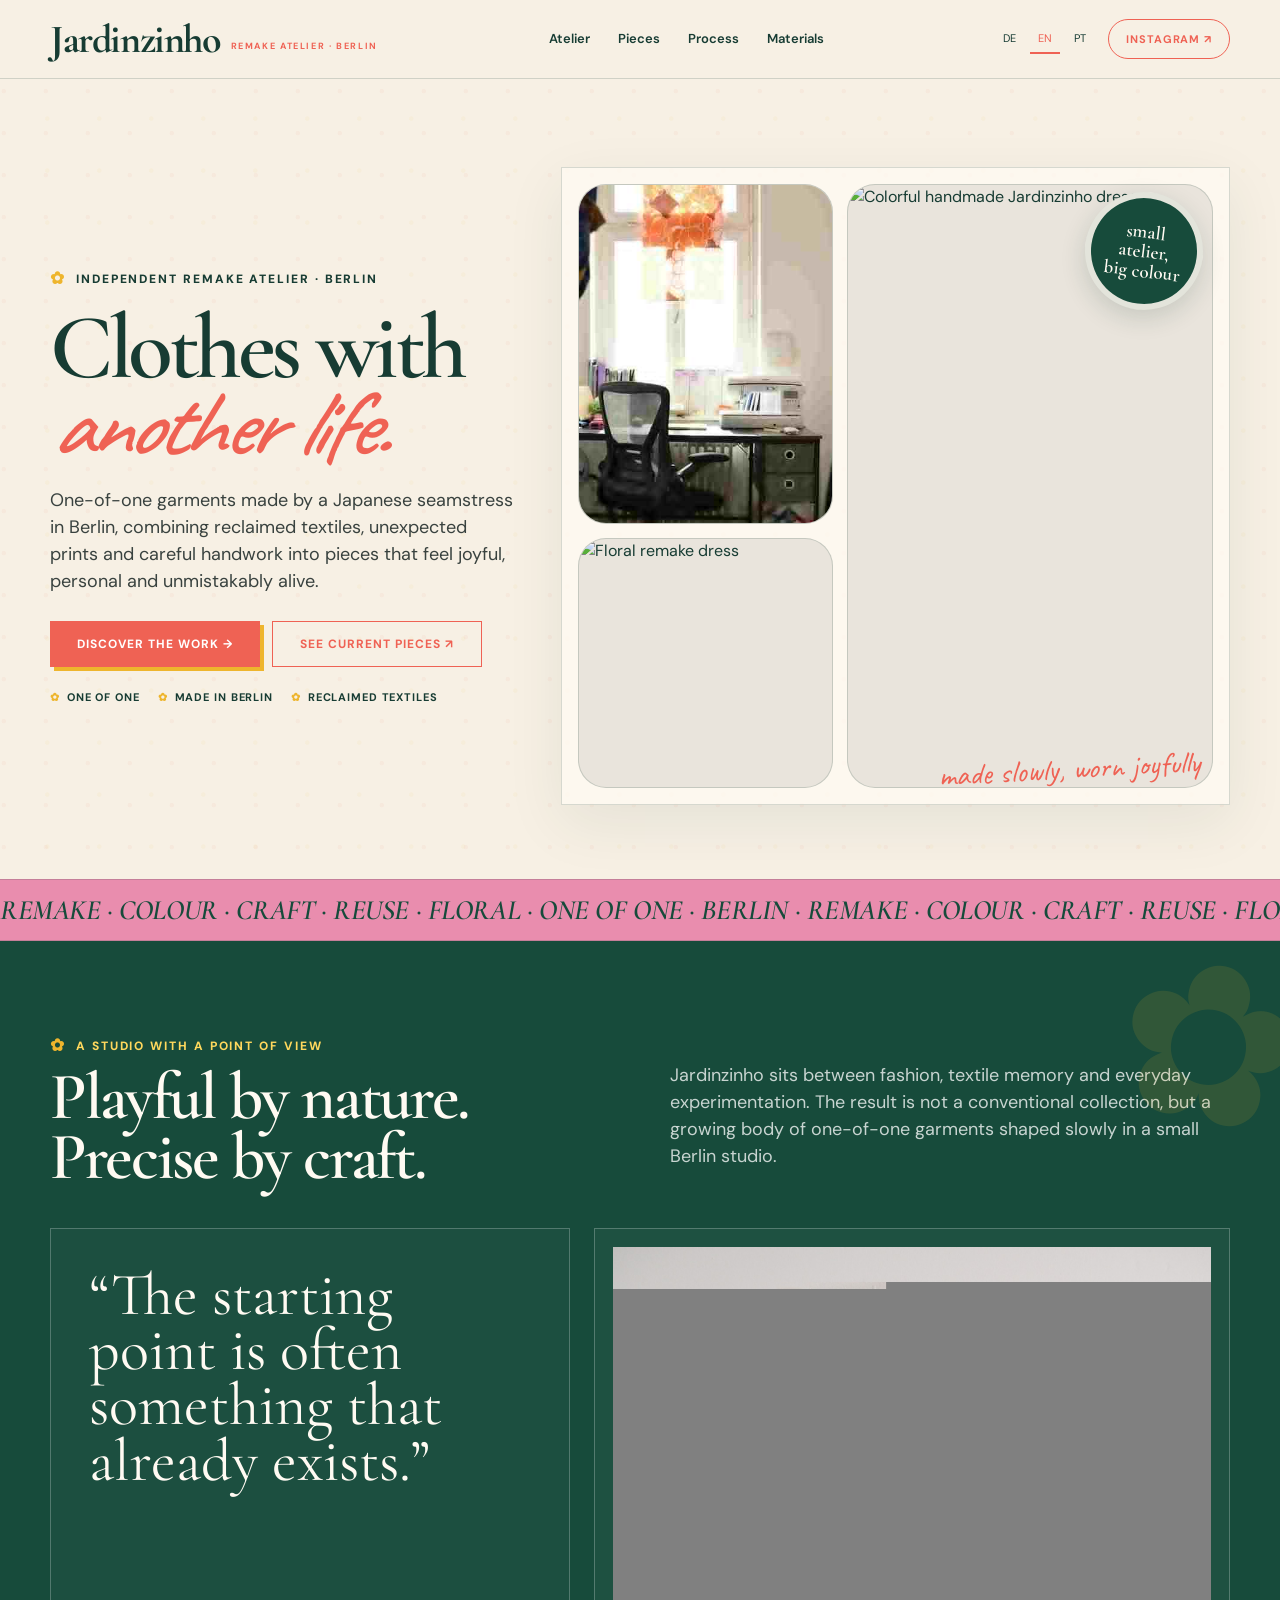
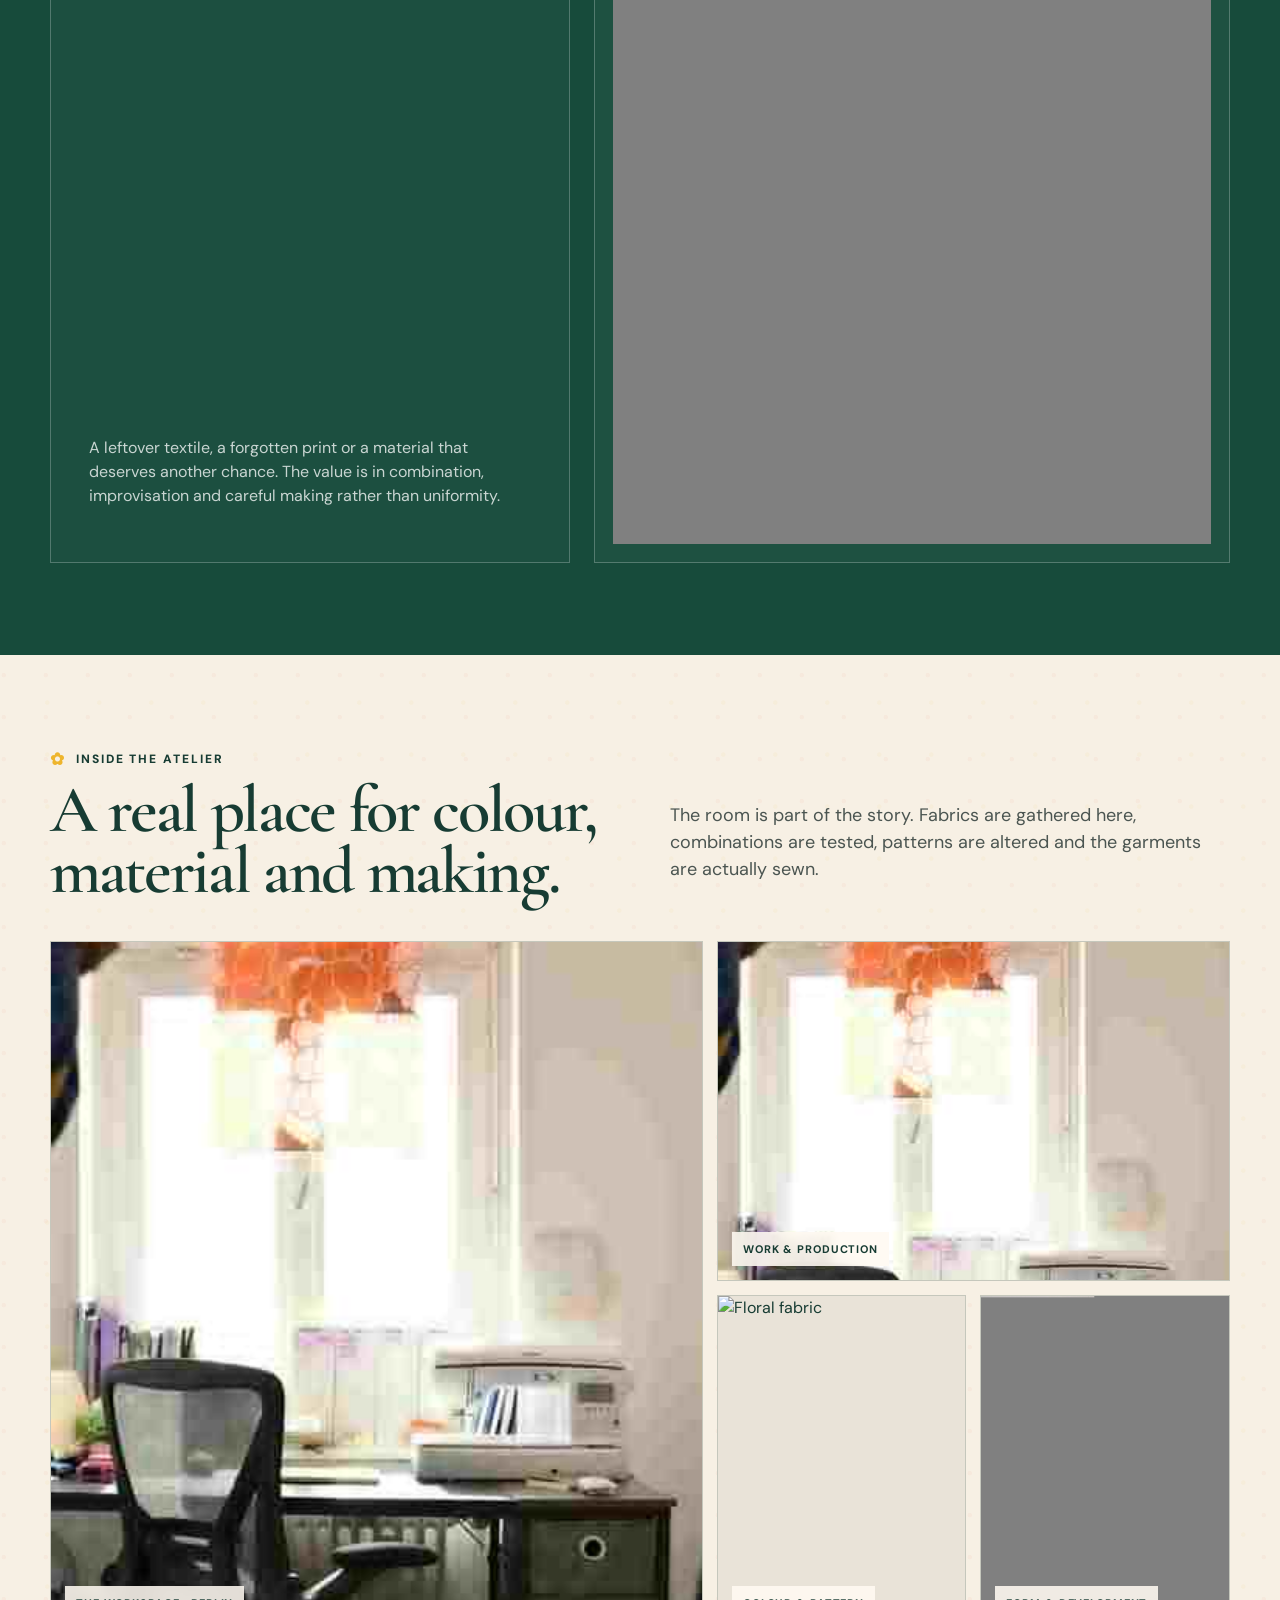
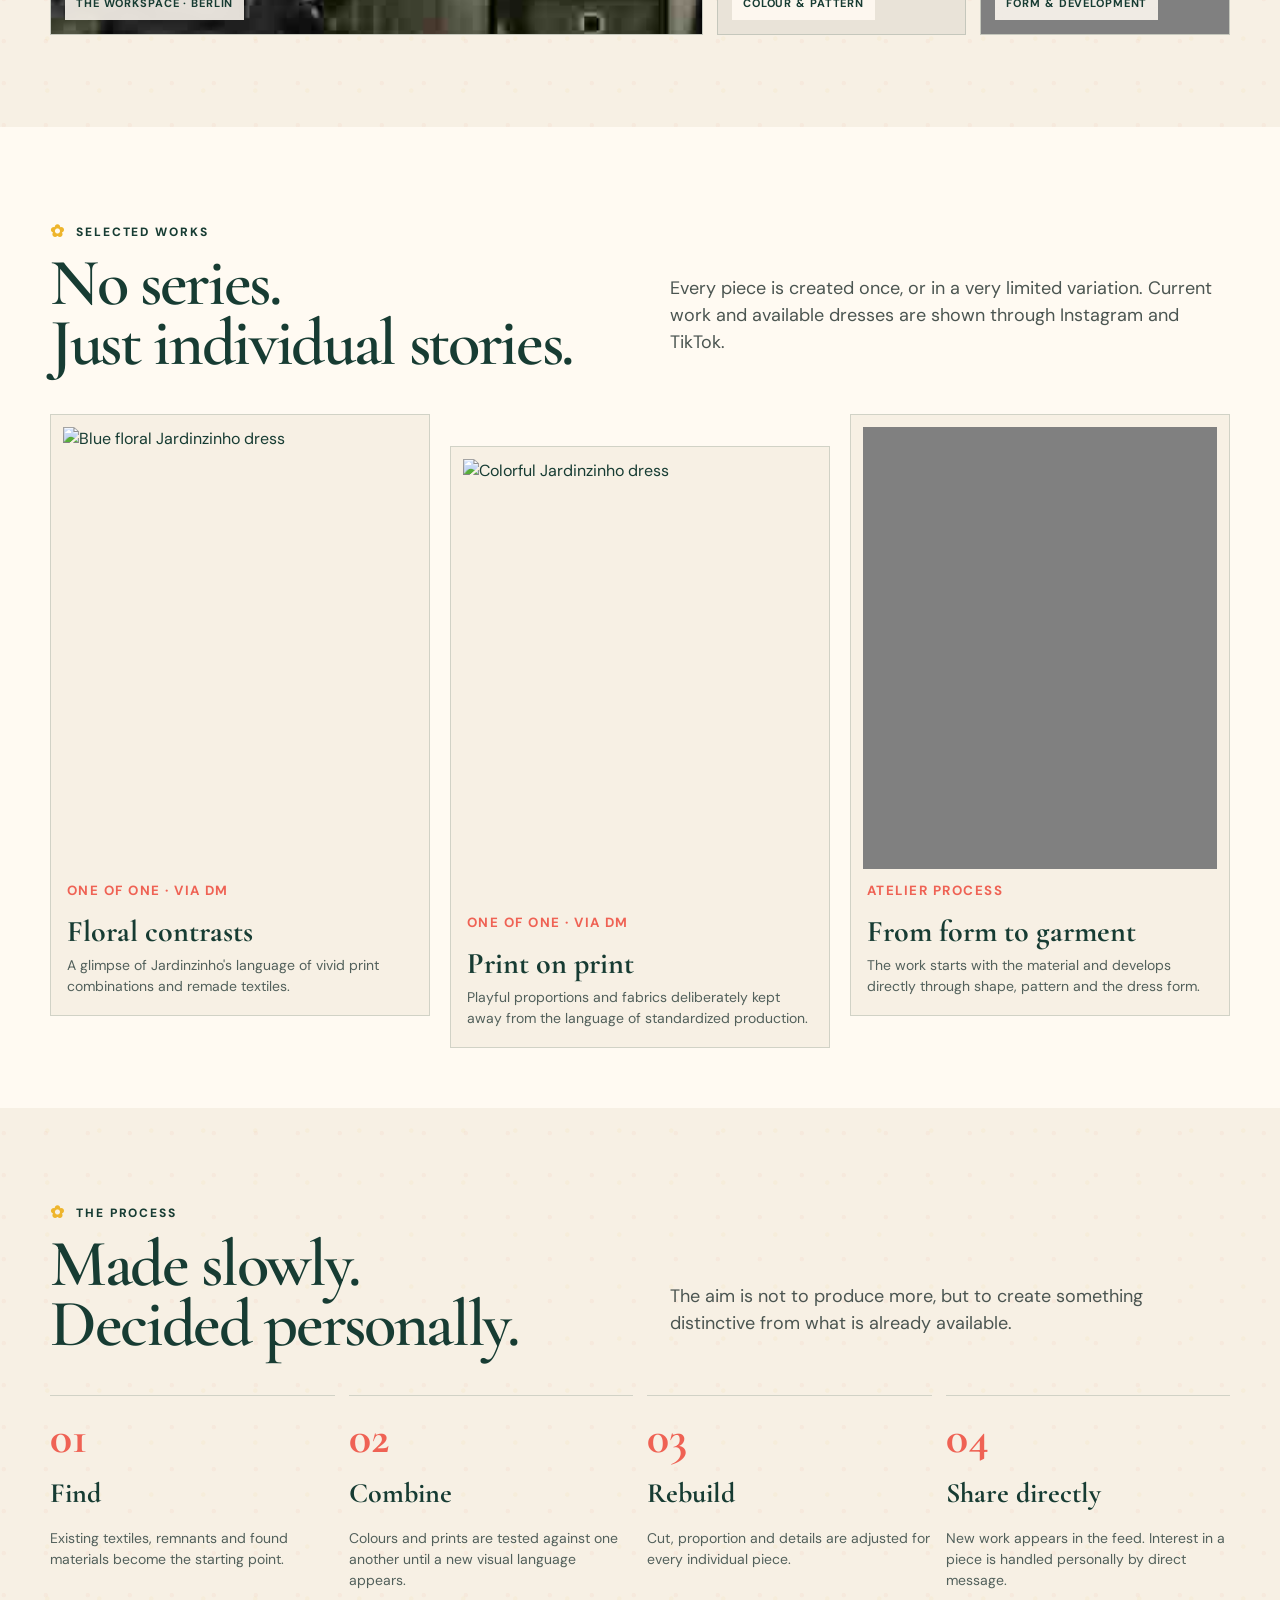
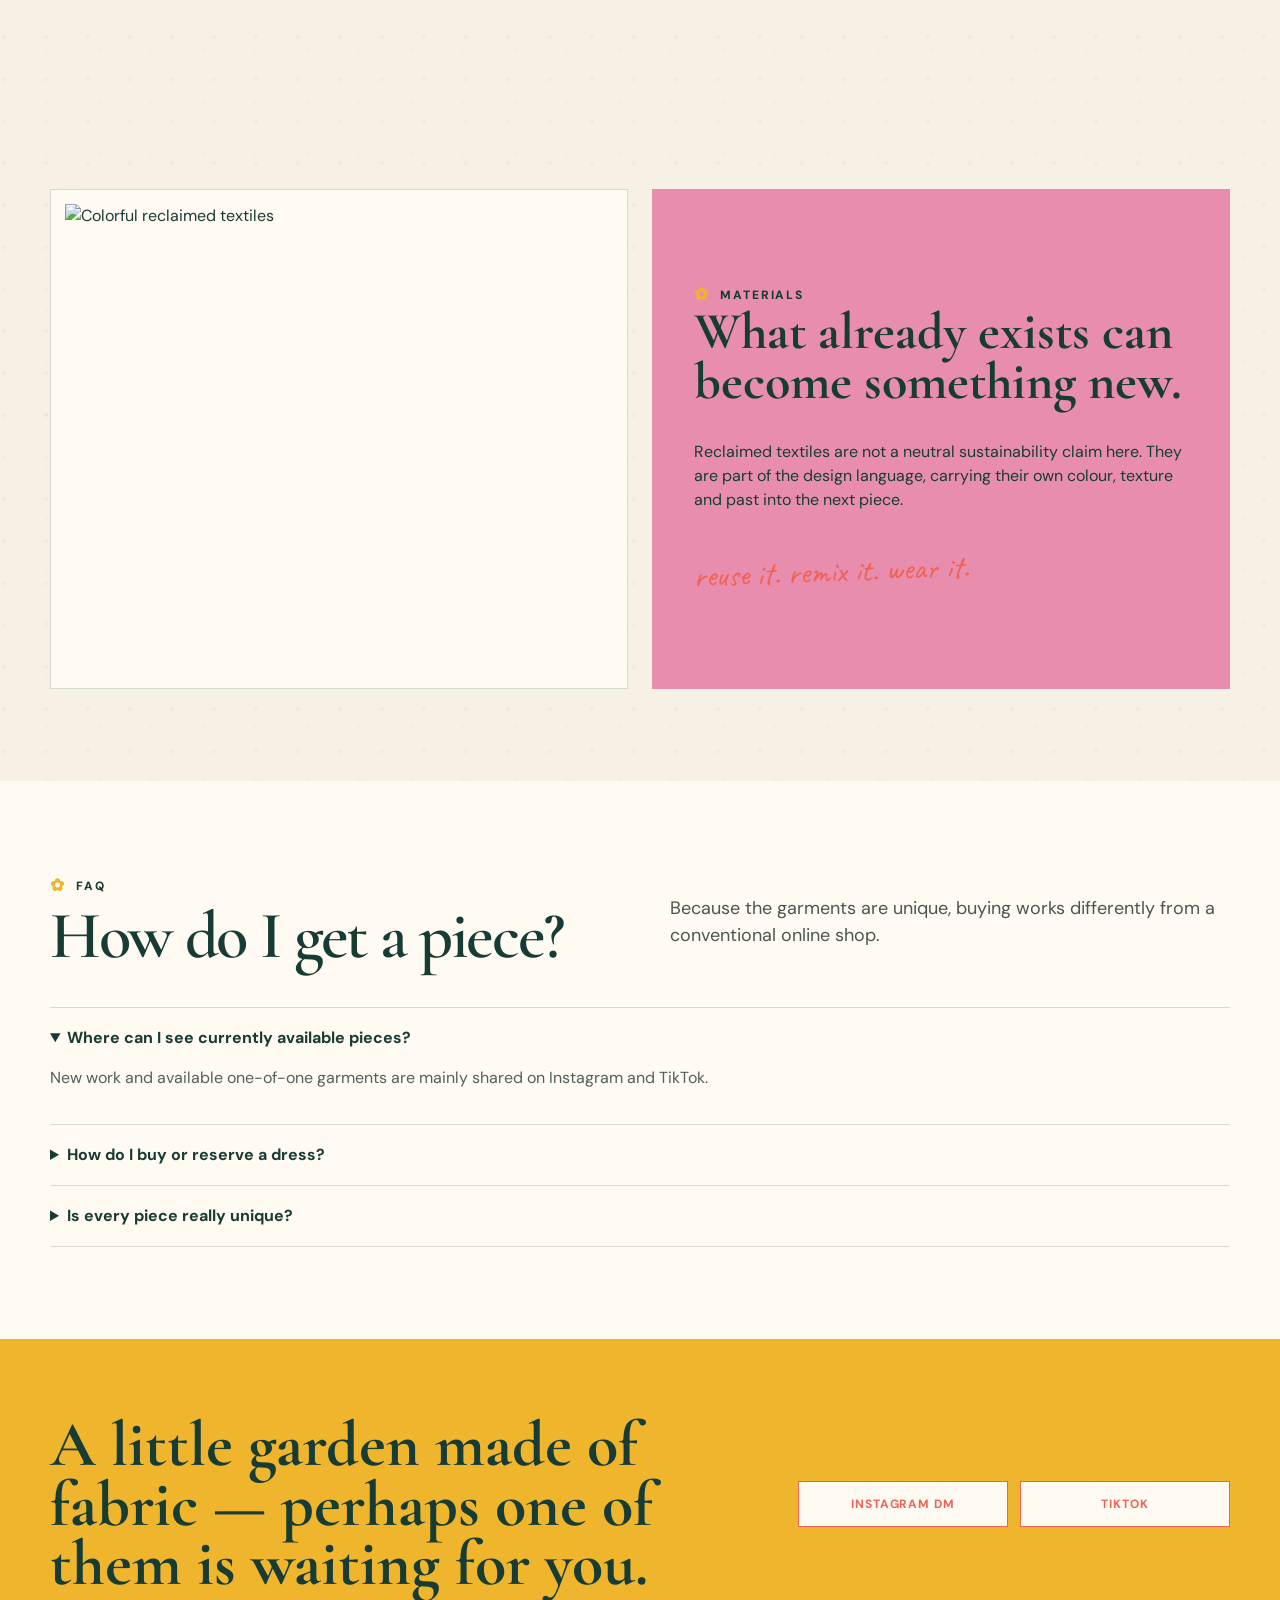
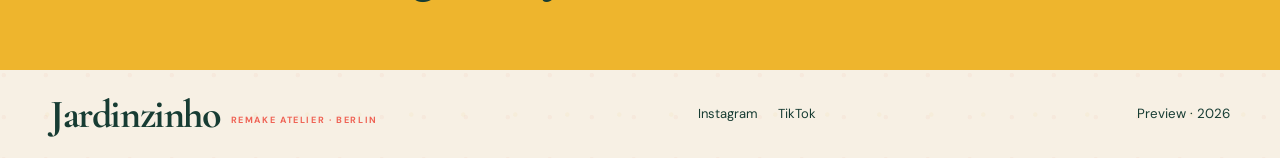
==== commit c7d41c54: "Match English page to current Jardinzinho design" ====
--- a/en/index.html
+++ b/en/index.html
@@ -3,26 +3,26 @@
 <head>
 <meta charset="utf-8"><meta name="viewport" content="width=device-width,initial-scale=1">
 <meta name="robots" content="noindex,nofollow,noarchive">
-<meta name="description" content="Jardinzinho is an independent remake atelier in Berlin. A Japanese seamstress transforms vintage fabrics, existing garments and textile remnants into colorful one-of-one pieces. New work and availability are shared through Instagram and TikTok.">
-<title>Jardinzinho — Remake Atelier Berlin | Handmade One-of-One Fashion</title>
+<meta name="description" content="Jardinzinho is an independent remake atelier in Berlin. A Japanese seamstress transforms reclaimed textiles into colorful one-of-one garments shared through Instagram and TikTok.">
+<title>Jardinzinho — Remake Atelier Berlin</title>
 <link rel="canonical" href="https://carlosisensee.github.io/jardinzinho-site/en/">
 <link rel="alternate" hreflang="de" href="https://carlosisensee.github.io/jardinzinho-site/">
 <link rel="alternate" hreflang="en" href="https://carlosisensee.github.io/jardinzinho-site/en/">
 <link rel="alternate" hreflang="pt-BR" href="https://carlosisensee.github.io/jardinzinho-site/pt-br/">
 <link rel="alternate" hreflang="x-default" href="https://carlosisensee.github.io/jardinzinho-site/">
 <link rel="stylesheet" href="../style.css">
-<script type="application/ld+json">{"@context":"https://schema.org","@type":"Organization","name":"Jardinzinho","description":"Independent handmade remake atelier in Berlin creating one-of-one garments from vintage and reclaimed textiles.","address":{"@type":"PostalAddress","addressLocality":"Berlin","addressCountry":"DE"},"sameAs":["https://www.instagram.com/jardinzinho_2801/","https://www.tiktok.com/@jardinzinho_2801"]}</script>
 </head>
 <body>
-<header class="header"><div class="wrap nav"><a class="brand" href="../"><strong>Jardinzinho</strong><small>Remake Atelier · Berlin</small></a><nav class="links"><a href="#atelier">Atelier</a><a href="#pieces">Work</a><a href="#process">Process</a><a href="#faq">FAQ</a></nav><div class="nav-right"><div class="langs"><a href="../">DE</a><a class="active" href="./">EN</a><a href="../pt-br/">PT</a></div><a class="pill-btn dark" href="https://www.instagram.com/jardinzinho_2801/" target="_blank" rel="noopener">Instagram</a></div></div></header>
+<header class="header"><div class="wrap nav"><a class="brand" href="../"><strong>Jardinzinho</strong><small>Remake Atelier · Berlin</small></a><nav class="links"><a href="#atelier">Atelier</a><a href="#pieces">Pieces</a><a href="#process">Process</a><a href="#materials">Materials</a></nav><div class="nav-right"><div class="langs"><a href="../">DE</a><a class="active" href="./">EN</a><a href="../pt-br/">PT</a></div><a class="nav-cta" href="https://www.instagram.com/jardinzinho_2801/" target="_blank" rel="noopener">Instagram ↗</a></div></div></header>
 <main>
-<section class="hero"><div class="wrap"><div class="kicker">Handmade · Remake · Berlin</div><h1 class="hero-title">Clothes <span class="inline-photo one"><img src="https://baseec-img-mng.akamaized.net/images/item/origin/07432e4a08853bcf69de06843b0dc71d.jpg?im=Resize%2Cwidth%3D1280%2Ctype%3Dnormal&imformat=generic&q=90" alt="Blue handmade sunflower dress by Jardinzinho"></span> with a past. Reimagined <span class="inline-photo two"><img src="https://baseec-img-mng.akamaized.net/images/item/origin/9ed1627e3fd5e74ac71676d7267183e2.jpg?im=Resize%2Cwidth%3D1280%2Ctype%3Dnormal&imformat=generic&q=90" alt="Colorful floral remake dress"></span> in Berlin.</h1><div class="hero-bottom"><p class="hero-copy">Jardinzinho is a small Berlin atelier run by a Japanese seamstress. Vintage fabrics, existing garments and textile finds become playful one-of-one pieces — colorful, floral and intentionally personal.</p><div class="actions"><a class="btn primary" href="#pieces">Explore the work</a><a class="btn" href="https://www.instagram.com/jardinzinho_2801/" target="_blank" rel="noopener">Follow on Instagram</a></div></div><div class="hero-gallery"><div class="hero-card"><img src="../assets/atelier-wide.jpg" alt="Jardinzinho workspace in Berlin"></div><div class="hero-card"><img src="https://baseec-img-mng.akamaized.net/images/item/origin/7317484b3f942104ae01298dc3954b95.jpg?im=Resize%2Cwidth%3D1280%2Ctype%3Dnormal&imformat=generic&q=90" alt="Light blue vintage remake dress"></div><div class="hero-card"><img src="https://baseec-img-mng.akamaized.net/images/item/origin/07432e4a08853bcf69de06843b0dc71d.jpg?im=Resize%2Cwidth%3D1280%2Ctype%3Dnormal&imformat=generic&q=90" alt="Sunflower dress made from mixed fabrics"></div><div class="hero-card"><img src="https://baseec-img-mng.akamaized.net/images/item/origin/9ed1627e3fd5e74ac71676d7267183e2.jpg?im=Resize%2Cwidth%3D1280%2Ctype%3Dnormal&imformat=generic&q=90" alt="Colorful handmade floral dress"></div><div class="hero-card"><img src="https://baseec-img-mng.akamaized.net/images/item/origin/85ee15b225e58257e7c5a3e661fd82df.jpg?im=Resize%2Cwidth%3D1280%2Ctype%3Dnormal&imformat=generic&q=90" alt="Jardinzinho dress in the atelier"></div></div></div><div class="marquee"><div>✿ one of one · vintage textiles · handmade in Berlin · remake · slow fashion · 小さな庭園 · direct message · one of one · vintage textiles · handmade in Berlin · remake · slow fashion · 小さな庭園 ·</div></div></section>
-<section class="section institutional"><div class="wrap"><div class="section-head"><div><div class="kicker">The idea</div><h2>A small atelier for clothes you want to get to know.</h2></div><p class="lead">Jardinzinho brings together Japanese craft, vintage aesthetics and Berlin remake culture. Not as an anonymous webshop, but as personal work where fabric, story and handcraft stay visible.</p></div><div class="statement"><div class="quote-box"><div class="quote">“A dress can feel like a little garden.”</div><div><div class="hand">庭園のように — like a garden</div><p>Florals, unexpected fabric combinations and visible handwork make every piece distinct.</p></div></div><div class="statement-photo"><img src="https://baseec-img-mng.akamaized.net/images/item/origin/4e288aac4cee1ea2d668a7c117fea762.jpg?im=Resize%2Cwidth%3D1280%2Ctype%3Dnormal&imformat=generic&q=90" alt="Back view of a floral Jardinzinho dress"></div></div></div></section>
-<section class="section" id="atelier"><div class="wrap"><div class="section-head"><div><div class="kicker">Inside the atelier</div><h2>This is where the pieces come to life.</h2></div><p class="lead">The atelier is part of the work: a bright, personal space filled with fabrics, books, sketches and the sewing machine. Design, selection, cutting and making happen here in small, focused steps.</p></div><div class="atelier-grid"><div class="atelier-main"><img src="../assets/atelier-wide.jpg" alt="Real Jardinzinho atelier workspace in Berlin"></div><div class="atelier-side"><figure><img src="https://baseec-img-mng.akamaized.net/images/item/origin/84afc930a2965b12515afad370d2fe0c.jpg?im=Resize%2Cwidth%3D1280%2Ctype%3Dnormal&imformat=generic&q=90" alt="Floral fabrics and handmade work"></figure><figure><img src="https://baseec-img-mng.akamaized.net/images/item/origin/85ee15b225e58257e7c5a3e661fd82df.jpg?im=Resize%2Cwidth%3D1280%2Ctype%3Dnormal&imformat=generic&q=90" alt="Jardinzinho work inside the atelier"></figure></div></div><p class="caption">There is no industrial rhythm here. Each combination grows out of what is available — and what fabric, color and shape can become together.</p></div></section>
-<section class="section pieces" id="pieces"><div class="wrap"><div class="section-head"><div><div class="kicker">From the feed</div><h2>Work to discover — not add to a cart.</h2></div><p class="lead">Because many pieces truly are one of one, there is no classic shopping cart. New work and currently available garments are shared first on Instagram and TikTok. If something feels right, the conversation starts with a message.</p></div><div class="piece-grid"><article class="piece"><div class="piece-photo"><img src="https://baseec-img-mng.akamaized.net/images/item/origin/07432e4a08853bcf69de06843b0dc71d.jpg?im=Resize%2Cwidth%3D1280%2Ctype%3Dnormal&imformat=generic&q=90" alt="Blue sunflower remake dress"></div><div class="piece-meta"><div><span class="tag">One of one</span><h3>Sunflower</h3></div><span>via DM</span></div></article><article class="piece"><div class="piece-photo"><img src="https://baseec-img-mng.akamaized.net/images/item/origin/9ed1627e3fd5e74ac71676d7267183e2.jpg?im=Resize%2Cwidth%3D1280%2Ctype%3Dnormal&imformat=generic&q=90" alt="Colorful vintage floral dress"></div><div class="piece-meta"><div><span class="tag">Handmade</span><h3>Flower Garden</h3></div><span>via DM</span></div></article><article class="piece"><div class="piece-photo"><img src="https://baseec-img-mng.akamaized.net/images/item/origin/7317484b3f942104ae01298dc3954b95.jpg?im=Resize%2Cwidth%3D1280%2Ctype%3Dnormal&imformat=generic&q=90" alt="Light blue vintage dress"></div><div class="piece-meta"><div><span class="tag">Vintage remake</span><h3>Pastel Garden</h3></div><span>via DM</span></div></article></div><div class="actions" style="margin-top:28px"><a class="btn primary" href="https://www.instagram.com/jardinzinho_2801/" target="_blank" rel="noopener">See current work on Instagram</a><a class="btn" href="https://www.tiktok.com/@jardinzinho_2801" target="_blank" rel="noopener">See TikTok</a></div></div></section>
-<section class="section" id="process"><div class="wrap"><div class="section-head"><div><div class="kicker">From found fabric to dress</div><h2>Find. Reimagine. Stitch.</h2></div><p class="lead">The character of the material has a say in the design. That is why a Jardinzinho piece rarely starts from a completely fixed template.</p></div><div class="process-grid"><div class="step"><div class="step-no">01</div><h3>Find</h3><p>Vintage fabrics, remnants and existing textiles are selected for pattern, quality and potential.</p></div><div class="step"><div class="step-no">02</div><h3>Reimagine</h3><p>Colors and motifs are paired, shapes are changed and materials are moved beyond their original context.</p></div><div class="step"><div class="step-no">03</div><h3>Stitch</h3><p>The piece is built, adjusted and finished by hand in the Berlin atelier.</p></div></div></div></section>
-<section class="section faq" id="faq"><div class="wrap faq-grid"><div><div class="kicker">How it works</div><h2>Seen a piece you love?</h2></div><div class="faq-list"><details open><summary>How do I buy a Jardinzinho piece?</summary><p>Simply send a direct message on Instagram or TikTok. You can ask whether the piece is still available, get its measurements and arrange the next steps personally.</p></details><details><summary>Are the dresses one of a kind?</summary><p>Many pieces are one-of-one. Vintage fabrics and remnants are limited, so combinations usually cannot be reproduced exactly.</p></details><details><summary>Can I get more details before deciding?</summary><p>Yes. Extra photos, measurements, material information and fit notes can be shared directly by message.</p></details><details><summary>Where are the pieces made?</summary><p>Design and handcrafting happen in the Berlin atelier.</p></details></div></div></section>
-<section class="cta"><div class="wrap cta-grid"><h2>A little garden made of fabric — maybe one is waiting for you.</h2><div class="actions"><a class="btn" href="https://www.instagram.com/jardinzinho_2801/" target="_blank" rel="noopener">Instagram DM</a><a class="btn" href="https://www.tiktok.com/@jardinzinho_2801" target="_blank" rel="noopener">TikTok</a></div></div></section>
-</main>
-<footer class="footer"><div class="wrap footer-grid"><div class="brand"><strong>Jardinzinho</strong><small>Remake Atelier · Berlin</small></div><div class="socials"><a href="https://www.instagram.com/jardinzinho_2801/">Instagram</a><a href="https://www.tiktok.com/@jardinzinho_2801">TikTok</a></div><small>Preview · 2026</small></div></footer>
+<section class="hero"><div class="wrap hero-banner"><div class="hero-copy"><div class="eyebrow">Independent remake atelier · Berlin</div><h1>Clothes with <em>another life.</em></h1><p>One-of-one garments made by a Japanese seamstress in Berlin, combining reclaimed textiles, unexpected prints and careful handwork into pieces that feel joyful, personal and unmistakably alive.</p><div class="actions"><a class="btn primary" href="#pieces">Discover the work →</a><a class="btn" href="https://www.instagram.com/jardinzinho_2801/" target="_blank" rel="noopener">See current pieces ↗</a></div><div class="hero-notes"><span>One of one</span><span>Made in Berlin</span><span>Reclaimed textiles</span></div></div><div class="hero-collage"><div class="hero-grid"><figure class="atelier-support"><img src="../assets/atelier-wide.jpg" alt="Bright Jardinzinho atelier in Berlin"></figure><figure class="product-focus"><img src="https://baseec-img-mng.akamaized.net/images/item/origin/07432e4a08853bcf69de06843b0dc71d.jpg?im=Resize%2Cwidth%3D1280%2Ctype%3Dnormal&imformat=generic&q=90" alt="Colorful handmade Jardinzinho dress"></figure><figure class="detail-support"><img src="https://baseec-img-mng.akamaized.net/images/item/origin/9ed1627e3fd5e74ac71676d7267183e2.jpg?im=Resize%2Cwidth%3D1280%2Ctype%3Dnormal&imformat=generic&q=90" alt="Floral remake dress"></figure></div><div class="flower-badge">small<br>atelier,<br>big colour</div><div class="scribble">made slowly, worn joyfully</div></div></div></section>
+<div class="marquee"><div class="marquee-inner">REMAKE · COLOUR · CRAFT · REUSE · FLORAL · ONE OF ONE · BERLIN · REMAKE · COLOUR · CRAFT · REUSE · FLORAL · ONE OF ONE · BERLIN ·</div></div>
+<section class="section institutional"><div class="wrap section-head"><div><div class="kicker" style="color:#ffd85d">A studio with a point of view</div><h2>Playful by nature.<br>Precise by craft.</h2></div><p class="lead">Jardinzinho sits between fashion, textile memory and everyday experimentation. The result is not a conventional collection, but a growing body of one-of-one garments shaped slowly in a small Berlin studio.</p></div><div class="wrap institutional-grid"><div class="manifesto-card"><div class="quote">“The starting point is often something that already exists.”</div><p>A leftover textile, a forgotten print or a material that deserves another chance. The value is in combination, improvisation and careful making rather than uniformity.</p></div><div class="mannequin-frame"><img src="../assets/manequim.jpg" alt="Dress form in the Jardinzinho atelier"></div></div></section>
+<section class="section" id="atelier"><div class="wrap section-head"><div><div class="kicker">Inside the atelier</div><h2>A real place for colour, material and making.</h2></div><p class="lead">The room is part of the story. Fabrics are gathered here, combinations are tested, patterns are altered and the garments are actually sewn.</p></div><div class="wrap atelier-layout"><figure class="main"><img src="../assets/atelier-wide.jpg" alt="Jardinzinho workspace"><figcaption>The workspace · Berlin</figcaption></figure><figure class="top"><img src="../assets/atelier-wide.jpg" style="object-position:56% 28%" alt="Sewing area"><figcaption>Work & production</figcaption></figure><div class="bottom"><figure><img src="https://baseec-img-mng.akamaized.net/images/item/origin/9ed1627e3fd5e74ac71676d7267183e2.jpg?im=Resize%2Cwidth%3D1280%2Ctype%3Dnormal&imformat=generic&q=90" alt="Floral fabric"><figcaption>Colour & pattern</figcaption></figure><figure><img src="../assets/manequim.jpg" alt="Dress form"><figcaption>Form & development</figcaption></figure></div></div></section>
+<section class="section pieces" id="pieces"><div class="wrap section-head"><div><div class="kicker">Selected works</div><h2>No series.<br>Just individual stories.</h2></div><p class="lead">Every piece is created once, or in a very limited variation. Current work and available dresses are shown through Instagram and TikTok.</p></div><div class="wrap piece-grid"><article class="piece"><div class="piece-image"><img src="https://baseec-img-mng.akamaized.net/images/item/origin/07432e4a08853bcf69de06843b0dc71d.jpg?im=Resize%2Cwidth%3D1280%2Ctype%3Dnormal&imformat=generic&q=90" alt="Blue floral Jardinzinho dress"></div><small>One of one · via DM</small><h3>Floral contrasts</h3><p>A glimpse of Jardinzinho's language of vivid print combinations and remade textiles.</p></article><article class="piece"><div class="piece-image"><img src="https://baseec-img-mng.akamaized.net/images/item/origin/9ed1627e3fd5e74ac71676d7267183e2.jpg?im=Resize%2Cwidth%3D1280%2Ctype%3Dnormal&imformat=generic&q=90" alt="Colorful Jardinzinho dress"></div><small>One of one · via DM</small><h3>Print on print</h3><p>Playful proportions and fabrics deliberately kept away from the language of standardized production.</p></article><article class="piece"><div class="piece-image"><img src="../assets/manequim.jpg" alt="Dress form in the design process"></div><small>Atelier process</small><h3>From form to garment</h3><p>The work starts with the material and develops directly through shape, pattern and the dress form.</p></article></div></section>
+<section class="section" id="process"><div class="wrap section-head"><div><div class="kicker">The process</div><h2>Made slowly.<br>Decided personally.</h2></div><p class="lead">The aim is not to produce more, but to create something distinctive from what is already available.</p></div><div class="wrap process-grid"><div class="step"><b>01</b><h3>Find</h3><p>Existing textiles, remnants and found materials become the starting point.</p></div><div class="step"><b>02</b><h3>Combine</h3><p>Colours and prints are tested against one another until a new visual language appears.</p></div><div class="step"><b>03</b><h3>Rebuild</h3><p>Cut, proportion and details are adjusted for every individual piece.</p></div><div class="step"><b>04</b><h3>Share directly</h3><p>New work appears in the feed. Interest in a piece is handled personally by direct message.</p></div></div></section>
+<section class="section" id="materials"><div class="wrap materials-grid"><div class="material-photo"><img src="https://baseec-img-mng.akamaized.net/images/item/origin/9ed1627e3fd5e74ac71676d7267183e2.jpg?im=Resize%2Cwidth%3D1280%2Ctype%3Dnormal&imformat=generic&q=90" alt="Colorful reclaimed textiles"></div><div class="material-copy"><div class="kicker">Materials</div><h3>What already exists can become something new.</h3><p>Reclaimed textiles are not a neutral sustainability claim here. They are part of the design language, carrying their own colour, texture and past into the next piece.</p><div class="script">reuse it. remix it. wear it.</div></div></div></section>
+<section class="section faq"><div class="wrap section-head"><div><div class="kicker">FAQ</div><h2>How do I get a piece?</h2></div><p class="lead">Because the garments are unique, buying works differently from a conventional online shop.</p></div><div class="wrap"><details open><summary>Where can I see currently available pieces?</summary><p>New work and available one-of-one garments are mainly shared on Instagram and TikTok.</p></details><details><summary>How do I buy or reserve a dress?</summary><p>Message Jardinzinho directly through Instagram or TikTok to ask about availability, measurements and additional photos.</p></details><details><summary>Is every piece really unique?</summary><p>The combinations depend on limited reclaimed textiles and remade materials, so many garments genuinely exist only once.</p></details></div></section>
+<section class="cta"><div class="wrap cta-grid"><h2>A little garden made of fabric — perhaps one of them is waiting for you.</h2><div class="actions"><a class="btn" style="background:#fffaf2" href="https://www.instagram.com/jardinzinho_2801/" target="_blank" rel="noopener">Instagram DM</a><a class="btn" style="background:#fffaf2" href="https://www.tiktok.com/@jardinzinho_2801" target="_blank" rel="noopener">TikTok</a></div></div></section>
+</main><footer class="footer"><div class="wrap footer-grid"><div class="brand"><strong>Jardinzinho</strong><small>Remake Atelier · Berlin</small></div><div class="socials"><a href="https://www.instagram.com/jardinzinho_2801/">Instagram</a><a href="https://www.tiktok.com/@jardinzinho_2801">TikTok</a></div><small>Preview · 2026</small></div></footer>
 </body></html>
--- a/style.css
+++ b/style.css
@@ -1,17 +1,14 @@
 @import url('https://fonts.googleapis.com/css2?family=Caveat:wght@500;600&family=Cormorant+Garamond:ital,wght@0,500;0,600;1,500;1,600&family=DM+Sans:wght@400;500;600;700&display=swap');
-
-:root{--ink:#173c33;--paper:#f7f0e4;--paper2:#fffaf2;--coral:#ef6254;--pink:#e98dae;--sun:#eeb52d;--green:#174b3b;--blue:#2850a6;--line:rgba(23,60,51,.16);--serif:'Cormorant Garamond',Georgia,serif;--sans:'DM Sans',sans-serif;--script:'Caveat',cursive}
-*{box-sizing:border-box}html{scroll-behavior:smooth}body{margin:0;background:var(--paper);color:var(--ink);font-family:var(--sans);line-height:1.5}a{color:inherit;text-decoration:none}img{display:block;width:100%;height:100%;object-fit:cover}.wrap{width:min(1280px,calc(100% - 48px));margin:auto}
-.header{position:sticky;top:0;z-index:20;background:rgba(247,240,228,.92);backdrop-filter:blur(16px);border-bottom:1px solid var(--line)}.nav{height:76px;display:flex;align-items:center;justify-content:space-between;gap:24px}.brand{display:flex;align-items:flex-end;gap:8px}.brand strong{font-family:var(--serif);font-size:38px;line-height:.8;letter-spacing:-.04em}.brand small{font-size:9px;letter-spacing:.18em;text-transform:uppercase;color:var(--coral);font-weight:700}.links{display:flex;gap:24px;font-size:13px}.nav-right{display:flex;align-items:center;gap:18px}.langs{display:flex;gap:9px;font-size:11px;font-weight:700}.langs a{opacity:.45}.langs a.active{opacity:1;color:var(--coral)}.pill-btn{padding:11px 18px;border:1px solid var(--ink);border-radius:999px;font-size:12px;font-weight:700}.pill-btn.dark{background:var(--ink);color:var(--paper2)}
-.hero{padding:54px 0 26px}.hero-title{font-family:var(--sans);font-size:clamp(62px,7.2vw,118px);line-height:.9;letter-spacing:-.07em;font-weight:500;max-width:1180px;margin:40px 0 52px}.inline-photo{display:inline-block;width:.96em;height:.58em;vertical-align:.08em;border-radius:999px;overflow:hidden;margin:0 .08em;box-shadow:0 0 0 1px var(--line)}.inline-photo img{object-fit:cover}.inline-photo.one img{object-position:50% 26%}.inline-photo.two img{object-position:50% 40%}.inline-photo.three img{object-position:50% 42%}.hero-bottom{display:grid;grid-template-columns:1fr auto;gap:48px;align-items:end}.hero-copy{max-width:600px;font-size:18px;color:#44504b}.actions{display:flex;gap:12px;flex-wrap:wrap}.btn{display:inline-flex;align-items:center;justify-content:center;border:1px solid var(--ink);border-radius:999px;padding:15px 24px;font-size:13px;font-weight:700}.btn.primary{background:var(--coral);border-color:var(--coral);color:white}.btn:hover{transform:translateY(-1px)}
-.hero-gallery{margin-top:54px;display:grid;grid-template-columns:.8fr 1.2fr 1fr 1.15fr .8fr;gap:18px;align-items:end;overflow:hidden}.hero-card{height:360px;border-radius:140px 140px 28px 28px;overflow:hidden;background:#ddd}.hero-card:nth-child(1),.hero-card:nth-child(5){height:275px}.hero-card:nth-child(2){border-radius:28px}.hero-card:nth-child(4){border-radius:140px}.hero-card img{transition:transform .5s ease}.hero-card:hover img{transform:scale(1.025)}
-.marquee{margin-top:26px;background:var(--pink);border-block:1px solid var(--line);overflow:hidden}.marquee div{white-space:nowrap;padding:10px 0;font-family:var(--serif);font-size:28px;font-style:italic;font-weight:600;word-spacing:18px}
-.section{padding:108px 0}.section-head{display:grid;grid-template-columns:1fr 1fr;gap:60px;align-items:end;margin-bottom:52px}.kicker{font-size:11px;letter-spacing:.17em;text-transform:uppercase;color:var(--coral);font-weight:800}.section h2{font-family:var(--serif);font-size:clamp(48px,5vw,78px);line-height:.92;letter-spacing:-.04em;margin:8px 0 0}.lead{font-size:18px;color:#4a5651;max-width:570px;justify-self:end}
-.institutional{background:var(--green);color:var(--paper2)}.institutional .lead{color:rgba(255,255,255,.72)}.statement{display:grid;grid-template-columns:1.2fr .8fr;gap:22px}.quote-box{border:1px solid rgba(255,255,255,.22);padding:46px;min-height:430px;display:flex;flex-direction:column;justify-content:space-between}.quote{font-family:var(--serif);font-size:clamp(48px,5.3vw,80px);line-height:.9;letter-spacing:-.04em}.hand{font-family:var(--script);font-size:28px;color:var(--sun)}.statement-photo{min-height:430px;border-radius:180px 180px 20px 20px;overflow:hidden}.statement-photo img{object-position:50% 35%}
-.atelier-grid{display:grid;grid-template-columns:1.1fr .9fr;gap:18px}.atelier-main{height:620px;border-radius:24px;overflow:hidden}.atelier-side{display:grid;grid-template-rows:1fr 1fr;gap:18px}.atelier-side figure{margin:0;border-radius:24px;overflow:hidden;min-height:0}.caption{font-size:12px;color:#66706c;margin-top:12px}
-.pieces{background:var(--paper2)}.piece-grid{display:grid;grid-template-columns:repeat(3,1fr);gap:18px}.piece{border-top:1px solid var(--line);padding-top:14px}.piece-photo{height:490px;border-radius:22px;overflow:hidden}.piece-meta{display:flex;justify-content:space-between;gap:12px;margin-top:14px}.piece h3{font-family:var(--serif);font-size:28px;margin:0}.tag{font-size:10px;text-transform:uppercase;letter-spacing:.12em;color:var(--coral);font-weight:700}
-.process-grid{display:grid;grid-template-columns:repeat(3,1fr);gap:18px}.step{border:1px solid var(--line);padding:28px;min-height:250px;background:var(--paper2)}.step-no{font-family:var(--serif);font-size:54px;color:var(--sun)}.step h3{font-family:var(--serif);font-size:34px;margin:4px 0 10px}.step p{color:#53605a}
-.faq{background:var(--blue);color:white}.faq-grid{display:grid;grid-template-columns:.8fr 1.2fr;gap:64px}.faq h2{color:white}.faq-list details{border-top:1px solid rgba(255,255,255,.3);padding:18px 0}.faq-list details:last-child{border-bottom:1px solid rgba(255,255,255,.3)}.faq-list summary{cursor:pointer;font-weight:600}.faq-list p{color:rgba(255,255,255,.75);max-width:650px}
-.cta{padding:90px 0;background:var(--coral);color:white}.cta-grid{display:grid;grid-template-columns:1fr auto;gap:30px;align-items:end}.cta h2{font-family:var(--serif);font-size:clamp(54px,6vw,90px);line-height:.9;letter-spacing:-.04em;margin:0;max-width:850px}.cta .btn{border-color:white;color:white}.footer{background:var(--ink);color:var(--paper2);padding:44px 0}.footer-grid{display:flex;justify-content:space-between;gap:30px;align-items:flex-end}.footer .brand strong{color:white}.footer small{color:rgba(255,255,255,.6)}.socials{display:flex;gap:16px;font-size:13px}
-@media(max-width:900px){.links{display:none}.wrap{width:min(100% - 28px,1280px)}.hero{padding-top:28px}.hero-title{font-size:clamp(50px,15vw,78px);margin:26px 0 34px}.hero-bottom,.section-head,.statement,.atelier-grid,.faq-grid,.cta-grid{grid-template-columns:1fr}.hero-bottom{align-items:start}.actions{justify-content:flex-start}.hero-gallery{grid-template-columns:1fr 1fr;gap:10px}.hero-card,.hero-card:nth-child(1),.hero-card:nth-child(5){height:260px;border-radius:24px}.hero-card:nth-child(5){display:none}.section{padding:74px 0}.lead{justify-self:start}.statement-photo{min-height:420px}.atelier-main{height:480px}.atelier-side{grid-template-columns:1fr 1fr;grid-template-rows:auto}.atelier-side figure{height:280px}.piece-grid,.process-grid{grid-template-columns:1fr}.piece-photo{height:440px}.footer-grid{align-items:flex-start;flex-direction:column}.cta .btn{width:max-content}}
-@media(max-width:560px){.brand strong{font-size:32px}.nav{height:68px}.langs{display:none}.hero-title{font-size:clamp(44px,15vw,64px);line-height:.92}.hero-gallery{grid-template-columns:1fr}.hero-card:nth-child(n+3){display:none}.hero-card{height:420px!important}.section h2{font-size:48px}.quote{font-size:48px}.atelier-side{grid-template-columns:1fr}.piece-photo{height:400px}}
+:root{--ink:#173c33;--paper:#f7f0e4;--paper2:#fffaf2;--coral:#ef6254;--pink:#e98dae;--sun:#eeb52d;--green:#174b3b;--blue:#2850a6;--line:rgba(23,60,51,.17);--serif:'Cormorant Garamond',Georgia,serif;--sans:'DM Sans',Arial,sans-serif;--script:'Caveat',cursive}
+*{box-sizing:border-box}html{scroll-behavior:smooth}body{margin:0;background:var(--paper);color:var(--ink);font-family:var(--sans);line-height:1.5;overflow-x:hidden;background-image:radial-gradient(circle at 9% 17%,rgba(239,98,84,.05) 0 2px,transparent 2.5px),radial-gradient(circle at 91% 28%,rgba(238,181,45,.05) 0 2px,transparent 2.5px);background-size:42px 42px,52px 52px}a{color:inherit;text-decoration:none}img{display:block;width:100%;height:100%;object-fit:cover}.wrap{width:min(1180px,calc(100% - 40px));margin:auto}
+.header{position:sticky;top:0;z-index:30;background:rgba(247,240,228,.92);backdrop-filter:blur(15px);border-bottom:1px solid var(--line)}.nav{height:78px;display:flex;align-items:center;justify-content:space-between;gap:24px}.brand{display:flex;align-items:flex-end;gap:10px}.brand strong{font-family:var(--serif);font-size:40px;line-height:.8;letter-spacing:-.035em}.brand small{font-size:9px;letter-spacing:.18em;text-transform:uppercase;color:var(--coral);font-weight:700;padding-bottom:2px}.links{display:flex;gap:28px;font-size:13px;font-weight:600}.nav-right{display:flex;align-items:center;gap:14px}.langs{display:flex;gap:6px}.langs a{padding:6px 8px;font-size:11px;border-bottom:2px solid transparent}.langs a.active{border-color:var(--coral);color:var(--coral)}.nav-cta{border:1px solid var(--coral);color:var(--coral);border-radius:999px;padding:11px 17px;text-transform:uppercase;font-size:11px;font-weight:700;letter-spacing:.08em}
+.hero{padding:42px 0 28px}.hero-banner{display:grid;grid-template-columns:minmax(0,.82fr) minmax(0,1.18fr);gap:46px;align-items:center;min-height:calc(100vh - 170px)}.eyebrow,.kicker{font-size:12px;letter-spacing:.16em;text-transform:uppercase;font-weight:800;display:flex;align-items:center;gap:10px}.eyebrow:before,.kicker:before{content:'✿';color:var(--sun);font-size:17px}.hero h1{font-family:var(--serif);font-size:clamp(64px,7.2vw,108px);font-weight:600;line-height:.82;letter-spacing:-.048em;margin:18px 0 24px}.hero h1 em{font-family:var(--script);font-weight:500;color:var(--coral);font-size:1.02em}.hero-copy p{font-size:18px;color:#39423f;max-width:560px;margin:0 0 26px}.actions{display:flex;gap:12px;flex-wrap:wrap}.btn{display:inline-flex;align-items:center;justify-content:center;min-width:210px;padding:13px 18px;border:1px solid var(--coral);font-size:12px;text-transform:uppercase;letter-spacing:.08em;font-weight:700;color:var(--coral)}.btn.primary{background:var(--coral);color:#fff;box-shadow:4px 4px 0 var(--sun)}.hero-notes{display:flex;gap:18px;flex-wrap:wrap;margin-top:22px;font-size:11px;text-transform:uppercase;letter-spacing:.08em;font-weight:700}.hero-notes span:before{content:'✿';color:var(--sun);margin-right:7px}.hero-collage{position:relative;padding:16px;border:1px solid var(--line);background:rgba(255,250,242,.78);box-shadow:0 18px 55px rgba(23,60,51,.08)}.hero-grid{display:grid;grid-template-columns:.82fr 1.18fr;grid-template-rows:340px 250px;gap:14px}.hero-grid figure{margin:0;overflow:hidden;border-radius:28px;border:1px solid var(--line);background:#e9e4dc}.hero-grid figure:first-child{grid-column:1;grid-row:1}.hero-grid figure:nth-child(2){grid-column:2;grid-row:1/3}.hero-grid figure:nth-child(3){grid-column:1;grid-row:2}.hero-grid .atelier-support img{object-position:center}.hero-grid .product-focus img{object-position:center top}.hero-grid .detail-support img{object-position:center}.flower-badge{position:absolute;right:26px;top:24px;width:118px;height:118px;border-radius:50%;background:var(--green);color:var(--paper2);display:grid;place-items:center;text-align:center;font-family:var(--serif);font-size:19px;font-weight:600;line-height:1.02;transform:rotate(7deg);border:6px solid rgba(255,250,242,.88);box-shadow:0 8px 24px rgba(23,60,51,.16)}.scribble{position:absolute;right:28px;bottom:12px;font-family:var(--script);font-size:31px;color:var(--coral);transform:rotate(-3deg)}
+.marquee{border-top:1px solid var(--line);border-bottom:1px solid var(--line);overflow:hidden;background:var(--pink);color:var(--green)}.marquee-inner{white-space:nowrap;padding:9px 0;font-family:var(--serif);font-size:28px;font-weight:600;font-style:italic;letter-spacing:-.015em}
+.section{padding:92px 0}.section-head{display:grid;grid-template-columns:1fr 1fr;gap:40px;align-items:end;margin-bottom:40px}.section h2{font-family:var(--serif);font-size:clamp(46px,5.2vw,78px);font-weight:600;line-height:.91;letter-spacing:-.035em;margin:8px 0 0}.lead{font-size:18px;color:#4b5551;max-width:560px;justify-self:end}
+.institutional{background:var(--green);color:var(--paper2);position:relative;overflow:hidden}.institutional:before{content:'✿';position:absolute;right:-20px;top:-55px;font-family:var(--serif);font-size:220px;color:rgba(238,181,45,.12);transform:rotate(12deg)}.institutional .lead{color:rgba(255,255,255,.76)}.institutional-grid{display:grid;grid-template-columns:.9fr 1.1fr;gap:24px;align-items:stretch}.manifesto-card{border:1px solid rgba(255,255,255,.24);padding:38px;min-height:540px;display:flex;flex-direction:column;justify-content:space-between;background:rgba(255,255,255,.025)}.manifesto-card .quote{font-family:var(--serif);font-size:clamp(42px,4.7vw,68px);line-height:.92}.manifesto-card p{max-width:48ch;color:rgba(255,255,255,.76)}.mannequin-frame{min-height:540px;border:1px solid rgba(255,255,255,.24);padding:18px;background:rgba(255,255,255,.03)}.mannequin-frame img{object-fit:cover;object-position:center}
+.atelier-layout{display:grid;grid-template-columns:1.12fr .88fr;grid-template-rows:340px 340px;gap:14px}.atelier-layout figure{margin:0;position:relative;overflow:hidden;border:1px solid var(--line);background:#e9e3d8}.atelier-layout .main{grid-row:1/3}.atelier-layout .top{grid-column:2;grid-row:1}.atelier-layout .bottom{grid-column:2;grid-row:2;display:grid;grid-template-columns:1fr 1fr;gap:14px;border:none;background:none;overflow:visible}.atelier-layout .bottom figure{margin:0}.atelier-layout figcaption{position:absolute;left:14px;bottom:14px;background:rgba(255,250,242,.88);backdrop-filter:blur(6px);padding:9px 11px;font-size:11px;letter-spacing:.08em;text-transform:uppercase;font-weight:700}.atelier-layout .main img{object-position:center}.atelier-layout .top img{object-position:center}.atelier-layout .bottom img{object-position:center}
+.pieces{background:var(--paper2)}.piece-grid{display:grid;grid-template-columns:repeat(3,1fr);gap:20px}.piece{border:1px solid var(--line);background:var(--paper);padding:12px}.piece-image{aspect-ratio:4/5;overflow:hidden}.piece h3{font-family:var(--serif);font-size:30px;line-height:1;margin:16px 4px 8px}.piece p{margin:0 4px 6px;color:#52605b;font-size:14px}.piece small{display:block;margin:12px 4px 4px;color:var(--coral);text-transform:uppercase;letter-spacing:.11em;font-weight:700}.piece:nth-child(2){transform:translateY(32px)}
+.process-grid{display:grid;grid-template-columns:repeat(4,1fr);gap:14px}.step{border-top:1px solid var(--line);padding-top:18px}.step b{font-family:var(--serif);font-size:46px;color:var(--coral);line-height:1}.step h3{font-family:var(--serif);font-size:28px;margin:12px 0 8px}.step p{font-size:14px;color:#52605b}.materials-grid{display:grid;grid-template-columns:1fr 1fr;gap:24px;align-items:stretch}.material-photo{min-height:500px;border:1px solid var(--line);padding:14px;background:var(--paper2)}.material-copy{background:var(--pink);padding:42px;display:flex;flex-direction:column;justify-content:center}.material-copy h3{font-family:var(--serif);font-size:52px;line-height:.95;margin:0 0 18px}.material-copy p{max-width:50ch}.material-copy .script{font-family:var(--script);font-size:32px;color:var(--coral);margin-top:20px;transform:rotate(-2deg);align-self:flex-start}
+.faq{background:var(--paper2)}details{border-top:1px solid var(--line);padding:18px 0}details:last-child{border-bottom:1px solid var(--line)}summary{cursor:pointer;font-weight:700}details p{max-width:760px;color:#52605b}.cta{padding:76px 0;background:var(--sun)}.cta-grid{display:grid;grid-template-columns:1fr auto;gap:30px;align-items:center}.cta h2{font-family:var(--serif);font-size:clamp(42px,5vw,70px);line-height:.93;margin:0}.footer{padding:28px 0}.footer-grid{display:flex;justify-content:space-between;gap:20px;align-items:center}.socials{display:flex;gap:20px;font-size:13px}
+@media(max-width:900px){.links,.nav-cta{display:none}.hero-banner,.section-head,.institutional-grid,.materials-grid,.cta-grid{grid-template-columns:1fr}.hero-banner{gap:28px;min-height:auto}.hero-collage{margin-top:8px}.lead{justify-self:start}.atelier-layout{grid-template-columns:1fr 1fr;grid-template-rows:360px 260px 260px}.atelier-layout .main{grid-column:1/3;grid-row:1}.atelier-layout .top{grid-column:1;grid-row:2}.atelier-layout .bottom{grid-column:2;grid-row:2/4;display:grid;grid-template-columns:1fr;grid-template-rows:1fr 1fr}.piece-grid{grid-template-columns:1fr 1fr}.process-grid{grid-template-columns:1fr 1fr}.piece:nth-child(2){transform:none}.mannequin-frame,.manifesto-card{min-height:460px}}
+@media(max-width:600px){.wrap{width:min(100% - 24px,1180px)}.nav{height:68px}.brand strong{font-size:30px}.brand small{font-size:8px}.langs a{font-size:10px}.hero{padding-top:22px}.hero h1{font-size:58px}.hero-copy p{font-size:17px}.btn{width:100%}.hero-grid{grid-template-columns:1fr;grid-template-rows:330px 220px 190px}.hero-grid figure:first-child{grid-column:1;grid-row:2}.hero-grid figure:nth-child(2){grid-column:1;grid-row:1}.hero-grid figure:nth-child(3){grid-column:1;grid-row:3}.flower-badge{width:84px;height:84px;font-size:13px;right:14px;top:14px;border-width:5px}.scribble{display:none}.section{padding:68px 0}.section-head{gap:16px}.atelier-layout{display:grid;grid-template-columns:1fr;grid-template-rows:none}.atelier-layout .main,.atelier-layout .top,.atelier-layout .bottom{grid-column:auto;grid-row:auto}.atelier-layout figure{aspect-ratio:4/3}.atelier-layout .bottom{display:grid;grid-template-columns:1fr;grid-template-rows:none}.piece-grid,.process-grid{grid-template-columns:1fr}.material-photo{min-height:420px}.material-copy{padding:28px}.footer-grid{flex-direction:column;align-items:flex-start}}
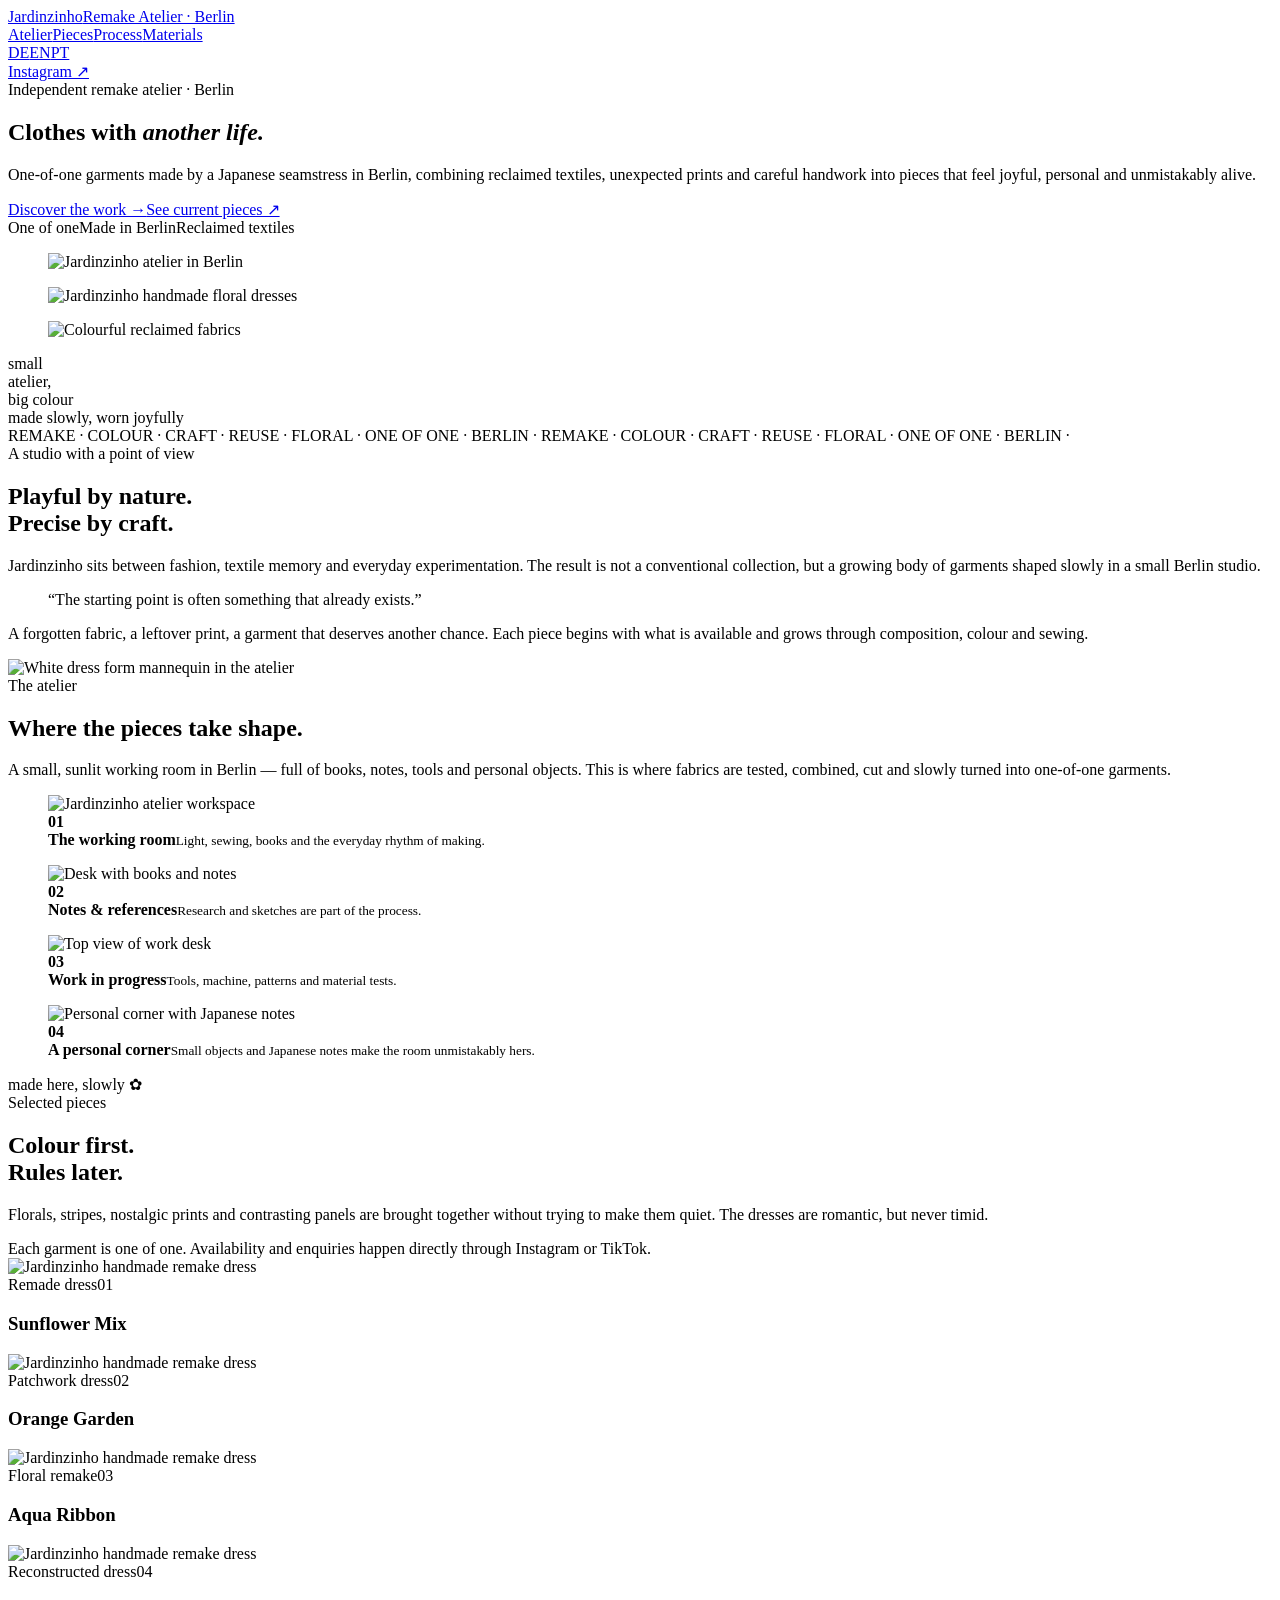
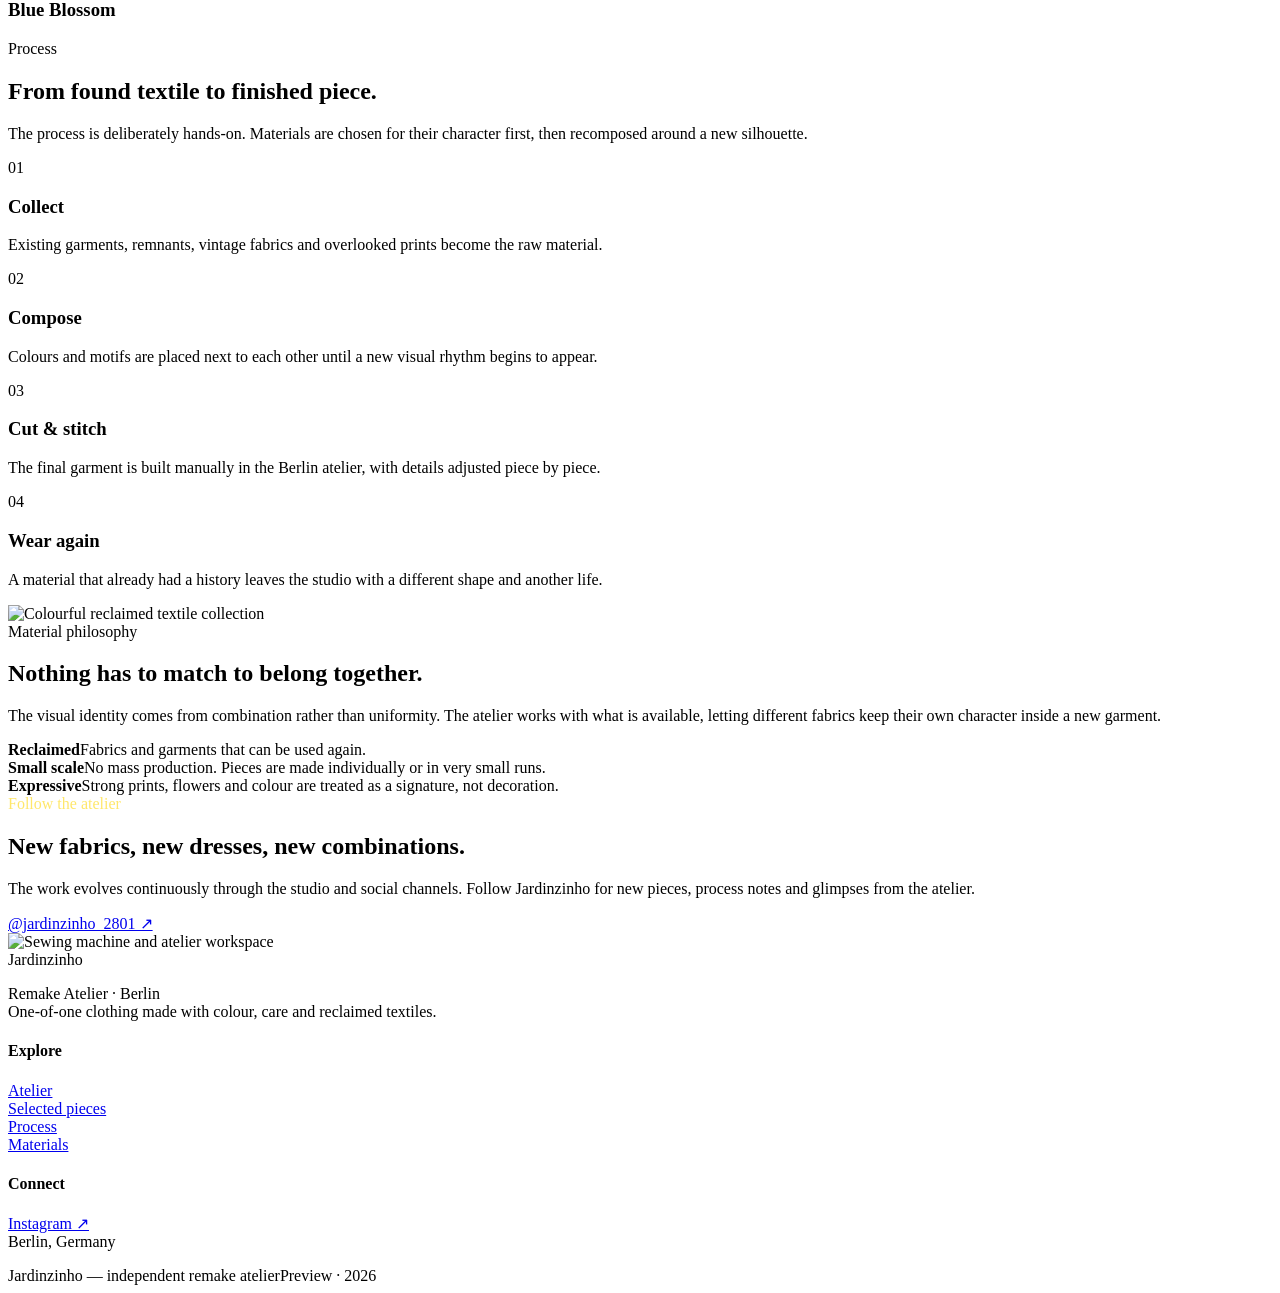
==== commit fc7d5190: "Deploy fixed English page with local assets" ====
--- a/en/index.html
+++ b/en/index.html
@@ -1,28 +1 @@
-<!doctype html>
-<html lang="en">
-<head>
-<meta charset="utf-8"><meta name="viewport" content="width=device-width,initial-scale=1">
-<meta name="robots" content="noindex,nofollow,noarchive">
-<meta name="description" content="Jardinzinho is an independent remake atelier in Berlin. A Japanese seamstress transforms reclaimed textiles into colorful one-of-one garments shared through Instagram and TikTok.">
-<title>Jardinzinho — Remake Atelier Berlin</title>
-<link rel="canonical" href="https://carlosisensee.github.io/jardinzinho-site/en/">
-<link rel="alternate" hreflang="de" href="https://carlosisensee.github.io/jardinzinho-site/">
-<link rel="alternate" hreflang="en" href="https://carlosisensee.github.io/jardinzinho-site/en/">
-<link rel="alternate" hreflang="pt-BR" href="https://carlosisensee.github.io/jardinzinho-site/pt-br/">
-<link rel="alternate" hreflang="x-default" href="https://carlosisensee.github.io/jardinzinho-site/">
-<link rel="stylesheet" href="../style.css">
-</head>
-<body>
-<header class="header"><div class="wrap nav"><a class="brand" href="../"><strong>Jardinzinho</strong><small>Remake Atelier · Berlin</small></a><nav class="links"><a href="#atelier">Atelier</a><a href="#pieces">Pieces</a><a href="#process">Process</a><a href="#materials">Materials</a></nav><div class="nav-right"><div class="langs"><a href="../">DE</a><a class="active" href="./">EN</a><a href="../pt-br/">PT</a></div><a class="nav-cta" href="https://www.instagram.com/jardinzinho_2801/" target="_blank" rel="noopener">Instagram ↗</a></div></div></header>
-<main>
-<section class="hero"><div class="wrap hero-banner"><div class="hero-copy"><div class="eyebrow">Independent remake atelier · Berlin</div><h1>Clothes with <em>another life.</em></h1><p>One-of-one garments made by a Japanese seamstress in Berlin, combining reclaimed textiles, unexpected prints and careful handwork into pieces that feel joyful, personal and unmistakably alive.</p><div class="actions"><a class="btn primary" href="#pieces">Discover the work →</a><a class="btn" href="https://www.instagram.com/jardinzinho_2801/" target="_blank" rel="noopener">See current pieces ↗</a></div><div class="hero-notes"><span>One of one</span><span>Made in Berlin</span><span>Reclaimed textiles</span></div></div><div class="hero-collage"><div class="hero-grid"><figure class="atelier-support"><img src="../assets/atelier-wide.jpg" alt="Bright Jardinzinho atelier in Berlin"></figure><figure class="product-focus"><img src="https://baseec-img-mng.akamaized.net/images/item/origin/07432e4a08853bcf69de06843b0dc71d.jpg?im=Resize%2Cwidth%3D1280%2Ctype%3Dnormal&imformat=generic&q=90" alt="Colorful handmade Jardinzinho dress"></figure><figure class="detail-support"><img src="https://baseec-img-mng.akamaized.net/images/item/origin/9ed1627e3fd5e74ac71676d7267183e2.jpg?im=Resize%2Cwidth%3D1280%2Ctype%3Dnormal&imformat=generic&q=90" alt="Floral remake dress"></figure></div><div class="flower-badge">small<br>atelier,<br>big colour</div><div class="scribble">made slowly, worn joyfully</div></div></div></section>
-<div class="marquee"><div class="marquee-inner">REMAKE · COLOUR · CRAFT · REUSE · FLORAL · ONE OF ONE · BERLIN · REMAKE · COLOUR · CRAFT · REUSE · FLORAL · ONE OF ONE · BERLIN ·</div></div>
-<section class="section institutional"><div class="wrap section-head"><div><div class="kicker" style="color:#ffd85d">A studio with a point of view</div><h2>Playful by nature.<br>Precise by craft.</h2></div><p class="lead">Jardinzinho sits between fashion, textile memory and everyday experimentation. The result is not a conventional collection, but a growing body of one-of-one garments shaped slowly in a small Berlin studio.</p></div><div class="wrap institutional-grid"><div class="manifesto-card"><div class="quote">“The starting point is often something that already exists.”</div><p>A leftover textile, a forgotten print or a material that deserves another chance. The value is in combination, improvisation and careful making rather than uniformity.</p></div><div class="mannequin-frame"><img src="../assets/manequim.jpg" alt="Dress form in the Jardinzinho atelier"></div></div></section>
-<section class="section" id="atelier"><div class="wrap section-head"><div><div class="kicker">Inside the atelier</div><h2>A real place for colour, material and making.</h2></div><p class="lead">The room is part of the story. Fabrics are gathered here, combinations are tested, patterns are altered and the garments are actually sewn.</p></div><div class="wrap atelier-layout"><figure class="main"><img src="../assets/atelier-wide.jpg" alt="Jardinzinho workspace"><figcaption>The workspace · Berlin</figcaption></figure><figure class="top"><img src="../assets/atelier-wide.jpg" style="object-position:56% 28%" alt="Sewing area"><figcaption>Work & production</figcaption></figure><div class="bottom"><figure><img src="https://baseec-img-mng.akamaized.net/images/item/origin/9ed1627e3fd5e74ac71676d7267183e2.jpg?im=Resize%2Cwidth%3D1280%2Ctype%3Dnormal&imformat=generic&q=90" alt="Floral fabric"><figcaption>Colour & pattern</figcaption></figure><figure><img src="../assets/manequim.jpg" alt="Dress form"><figcaption>Form & development</figcaption></figure></div></div></section>
-<section class="section pieces" id="pieces"><div class="wrap section-head"><div><div class="kicker">Selected works</div><h2>No series.<br>Just individual stories.</h2></div><p class="lead">Every piece is created once, or in a very limited variation. Current work and available dresses are shown through Instagram and TikTok.</p></div><div class="wrap piece-grid"><article class="piece"><div class="piece-image"><img src="https://baseec-img-mng.akamaized.net/images/item/origin/07432e4a08853bcf69de06843b0dc71d.jpg?im=Resize%2Cwidth%3D1280%2Ctype%3Dnormal&imformat=generic&q=90" alt="Blue floral Jardinzinho dress"></div><small>One of one · via DM</small><h3>Floral contrasts</h3><p>A glimpse of Jardinzinho's language of vivid print combinations and remade textiles.</p></article><article class="piece"><div class="piece-image"><img src="https://baseec-img-mng.akamaized.net/images/item/origin/9ed1627e3fd5e74ac71676d7267183e2.jpg?im=Resize%2Cwidth%3D1280%2Ctype%3Dnormal&imformat=generic&q=90" alt="Colorful Jardinzinho dress"></div><small>One of one · via DM</small><h3>Print on print</h3><p>Playful proportions and fabrics deliberately kept away from the language of standardized production.</p></article><article class="piece"><div class="piece-image"><img src="../assets/manequim.jpg" alt="Dress form in the design process"></div><small>Atelier process</small><h3>From form to garment</h3><p>The work starts with the material and develops directly through shape, pattern and the dress form.</p></article></div></section>
-<section class="section" id="process"><div class="wrap section-head"><div><div class="kicker">The process</div><h2>Made slowly.<br>Decided personally.</h2></div><p class="lead">The aim is not to produce more, but to create something distinctive from what is already available.</p></div><div class="wrap process-grid"><div class="step"><b>01</b><h3>Find</h3><p>Existing textiles, remnants and found materials become the starting point.</p></div><div class="step"><b>02</b><h3>Combine</h3><p>Colours and prints are tested against one another until a new visual language appears.</p></div><div class="step"><b>03</b><h3>Rebuild</h3><p>Cut, proportion and details are adjusted for every individual piece.</p></div><div class="step"><b>04</b><h3>Share directly</h3><p>New work appears in the feed. Interest in a piece is handled personally by direct message.</p></div></div></section>
-<section class="section" id="materials"><div class="wrap materials-grid"><div class="material-photo"><img src="https://baseec-img-mng.akamaized.net/images/item/origin/9ed1627e3fd5e74ac71676d7267183e2.jpg?im=Resize%2Cwidth%3D1280%2Ctype%3Dnormal&imformat=generic&q=90" alt="Colorful reclaimed textiles"></div><div class="material-copy"><div class="kicker">Materials</div><h3>What already exists can become something new.</h3><p>Reclaimed textiles are not a neutral sustainability claim here. They are part of the design language, carrying their own colour, texture and past into the next piece.</p><div class="script">reuse it. remix it. wear it.</div></div></div></section>
-<section class="section faq"><div class="wrap section-head"><div><div class="kicker">FAQ</div><h2>How do I get a piece?</h2></div><p class="lead">Because the garments are unique, buying works differently from a conventional online shop.</p></div><div class="wrap"><details open><summary>Where can I see currently available pieces?</summary><p>New work and available one-of-one garments are mainly shared on Instagram and TikTok.</p></details><details><summary>How do I buy or reserve a dress?</summary><p>Message Jardinzinho directly through Instagram or TikTok to ask about availability, measurements and additional photos.</p></details><details><summary>Is every piece really unique?</summary><p>The combinations depend on limited reclaimed textiles and remade materials, so many garments genuinely exist only once.</p></details></div></section>
-<section class="cta"><div class="wrap cta-grid"><h2>A little garden made of fabric — perhaps one of them is waiting for you.</h2><div class="actions"><a class="btn" style="background:#fffaf2" href="https://www.instagram.com/jardinzinho_2801/" target="_blank" rel="noopener">Instagram DM</a><a class="btn" style="background:#fffaf2" href="https://www.tiktok.com/@jardinzinho_2801" target="_blank" rel="noopener">TikTok</a></div></div></section>
-</main><footer class="footer"><div class="wrap footer-grid"><div class="brand"><strong>Jardinzinho</strong><small>Remake Atelier · Berlin</small></div><div class="socials"><a href="https://www.instagram.com/jardinzinho_2801/">Instagram</a><a href="https://www.tiktok.com/@jardinzinho_2801">TikTok</a></div><small>Preview · 2026</small></div></footer>
-</body></html>+<!doctype html><html lang="en"><head><meta charset="utf-8"><meta name="viewport" content="width=device-width,initial-scale=1"><meta name="robots" content="noindex,nofollow,noarchive"><title>Jardinzinho — Remake Atelier Berlin | One-of-one clothing</title><meta name="description" content="Jardinzinho is a small independent remake atelier in Berlin. A Japanese seamstress turns reclaimed textiles and vivid prints into handmade one-of-one garments."><link rel="stylesheet" href="/jardinzinho-site/assets/style-1.css"><link rel="stylesheet" href="/jardinzinho-site/assets/style-2.css"><link rel="stylesheet" href="/jardinzinho-site/assets/style-3.css"><link rel="alternate" hreflang="de" href="../"><link rel="alternate" hreflang="en" href="./"><link rel="alternate" hreflang="pt-BR" href="../pt-br/"></head><body><header class="site-header"><div class="container nav"><a class="brand" href="#top"><span class="brand-name">Jardinzinho</span><span class="brand-sub">Remake Atelier · Berlin</span></a><nav class="nav-links"><a href="#atelier">Atelier</a><a href="#pieces">Pieces</a><a href="#process">Process</a><a href="#materials">Materials</a></nav><div class="nav-actions"><div class="langs"><a class="" href="../">DE</a><a class="active" href="./">EN</a><a class="" href="../pt-br/">PT</a></div><a class="nav-cta" href="https://www.instagram.com/jardinzinho_2801/" target="_blank" rel="noopener">Instagram ↗</a></div></div></header><main id="top"><section class="hero"><div class="container hero-layout"><div class="hero-copy"><div class="eyebrow">Independent remake atelier · Berlin</div><h1>Clothes with <em>another life.</em></h1><p>One-of-one garments made by a Japanese seamstress in Berlin, combining reclaimed textiles, unexpected prints and careful handwork into pieces that feel joyful, personal and unmistakably alive.</p><div class="actions"><a class="btn primary" href="#pieces">Discover the work →</a><a class="btn" href="https://www.instagram.com/jardinzinho_2801/" target="_blank" rel="noopener">See current pieces ↗</a></div><div class="hero-points"><span>One of one</span><span>Made in Berlin</span><span>Reclaimed textiles</span></div></div><div class="hero-collage"><div class="hero-images"><figure class="hero-atelier"><img data-asset="atelier-desk" alt="Jardinzinho atelier in Berlin" fetchpriority="high"></figure><figure class="hero-product"><img data-asset="hero-product" alt="Jardinzinho handmade floral dresses" fetchpriority="high"></figure><figure class="hero-fabric"><img data-asset="fabrics" alt="Colourful reclaimed fabrics"></figure></div><div class="flower-badge">small<br>atelier,<br>big colour</div><div class="hero-script">made slowly, worn joyfully</div></div></div></section><div class="marquee"><div class="marquee-track">REMAKE · COLOUR · CRAFT · REUSE · FLORAL · ONE OF ONE · BERLIN · REMAKE · COLOUR · CRAFT · REUSE · FLORAL · ONE OF ONE · BERLIN · </div></div><section class="section institutional"><div class="container section-head"><div><div class="kicker">A studio with a point of view</div><h2>Playful by nature.<br>Precise by craft.</h2></div><p class="lead">Jardinzinho sits between fashion, textile memory and everyday experimentation. The result is not a conventional collection, but a growing body of garments shaped slowly in a small Berlin studio.</p></div><div class="container institutional-grid"><div class="manifesto"><blockquote>“The starting point is often something that already exists.”</blockquote><p>A forgotten fabric, a leftover print, a garment that deserves another chance. Each piece begins with what is available and grows through composition, colour and sewing.</p></div><div class="mannequin"><img loading="lazy" src="/jardinzinho-site/assets/manequim.jpg" alt="White dress form mannequin in the atelier"></div></div></section><section class="section atelier-section" id="atelier"><div class="container section-head"><div><div class="kicker">The atelier</div><h2>Where the pieces take shape.</h2></div><p class="lead">A small, sunlit working room in Berlin — full of books, notes, tools and personal objects. This is where fabrics are tested, combined, cut and slowly turned into one-of-one garments.</p></div><div class="container atelier-grid"><figure class="atelier-main"><img loading="lazy" data-asset="atelier-desk" alt="Jardinzinho atelier workspace"><figcaption class="caption"><b>01</b><div><strong>The working room</strong><small>Light, sewing, books and the everyday rhythm of making.</small></div></figcaption></figure><figure class="atelier-desk"><img loading="lazy" data-asset="atelier-desk" alt="Desk with books and notes"><figcaption class="caption"><b>02</b><div><strong>Notes & references</strong><small>Research and sketches are part of the process.</small></div></figcaption></figure><div class="atelier-pair"><figure><img loading="lazy" data-asset="atelier-desk" alt="Top view of work desk"><figcaption class="caption"><b>03</b><div><strong>Work in progress</strong><small>Tools, machine, patterns and material tests.</small></div></figcaption></figure><figure><img loading="lazy" data-asset="atelier-desk" alt="Personal corner with Japanese notes"><figcaption class="caption"><b>04</b><div><strong>A personal corner</strong><small>Small objects and Japanese notes make the room unmistakably hers.</small></div></figcaption></figure></div></div><div class="container atelier-note">made here, slowly ✿</div></section><section class="section pieces" id="pieces"><div class="container section-head"><div><div class="kicker">Selected pieces</div><h2>Colour first.<br>Rules later.</h2></div><p class="lead">Florals, stripes, nostalgic prints and contrasting panels are brought together without trying to make them quiet. The dresses are romantic, but never timid.</p></div><div class="container dm-note">Each garment is one of one. Availability and enquiries happen directly through Instagram or TikTok.</div><div class="container piece-grid"><article class="piece"><div class="piece-image"><img loading="lazy" data-asset="hero-product" alt="Jardinzinho handmade remake dress"></div><div class="piece-meta"><span>Remade dress</span><span>01</span></div><h3 class="piece-title">Sunflower Mix</h3></article><article class="piece"><div class="piece-image"><img loading="lazy" data-asset="hero-product" alt="Jardinzinho handmade remake dress"></div><div class="piece-meta"><span>Patchwork dress</span><span>02</span></div><h3 class="piece-title">Orange Garden</h3></article><article class="piece"><div class="piece-image"><img loading="lazy" data-asset="hero-product" alt="Jardinzinho handmade remake dress"></div><div class="piece-meta"><span>Floral remake</span><span>03</span></div><h3 class="piece-title">Aqua Ribbon</h3></article><article class="piece"><div class="piece-image"><img loading="lazy" data-asset="hero-product" alt="Jardinzinho handmade remake dress"></div><div class="piece-meta"><span>Reconstructed dress</span><span>04</span></div><h3 class="piece-title">Blue Blossom</h3></article></div></section><section class="section" id="process"><div class="container section-head"><div><div class="kicker">Process</div><h2>From found textile to finished piece.</h2></div><p class="lead">The process is deliberately hands-on. Materials are chosen for their character first, then recomposed around a new silhouette.</p></div><div class="container process-grid"><div class="step"><div class="step-num">01</div><h3>Collect</h3><p>Existing garments, remnants, vintage fabrics and overlooked prints become the raw material.</p></div><div class="step"><div class="step-num">02</div><h3>Compose</h3><p>Colours and motifs are placed next to each other until a new visual rhythm begins to appear.</p></div><div class="step"><div class="step-num">03</div><h3>Cut & stitch</h3><p>The final garment is built manually in the Berlin atelier, with details adjusted piece by piece.</p></div><div class="step"><div class="step-num">04</div><h3>Wear again</h3><p>A material that already had a history leaves the studio with a different shape and another life.</p></div></div></section><section class="section" id="materials"><div class="container materials-grid"><div class="material-photo"><img loading="lazy" data-asset="fabrics" alt="Colourful reclaimed textile collection"></div><div class="material-copy"><div class="kicker" style="color:var(--ink)">Material philosophy</div><h2>Nothing has to match to belong together.</h2><p>The visual identity comes from combination rather than uniformity. The atelier works with what is available, letting different fabrics keep their own character inside a new garment.</p><div class="material-list"><div><b>Reclaimed</b><span>Fabrics and garments that can be used again.</span></div><div><b>Small scale</b><span>No mass production. Pieces are made individually or in very small runs.</span></div><div><b>Expressive</b><span>Strong prints, flowers and colour are treated as a signature, not decoration.</span></div></div></div></div></section><section class="visit"><div class="container visit-grid"><div class="visit-copy"><div class="kicker" style="color:#ffe76a">Follow the atelier</div><h2>New fabrics, new dresses, new combinations.</h2><p>The work evolves continuously through the studio and social channels. Follow Jardinzinho for new pieces, process notes and glimpses from the atelier.</p><a class="btn" href="https://www.instagram.com/jardinzinho_2801/" target="_blank" rel="noopener">@jardinzinho_2801 ↗</a></div><div class="visit-img"><img loading="lazy" data-asset="atelier-desk" alt="Sewing machine and atelier workspace"></div></div></section></main><footer class="footer"><div class="container footer-grid"><div><div class="brand-name">Jardinzinho</div><p>Remake Atelier · Berlin<br>One-of-one clothing made with colour, care and reclaimed textiles.</p></div><div><h4>Explore</h4><p><a href="#atelier">Atelier</a><br><a href="#pieces">Selected pieces</a><br><a href="#process">Process</a><br><a href="#materials">Materials</a></p></div><div><h4>Connect</h4><p><a href="https://www.instagram.com/jardinzinho_2801/" target="_blank" rel="noopener">Instagram ↗</a><br>Berlin, Germany</p></div></div><div class="container footer-bottom"><span>Jardinzinho — independent remake atelier</span><span>Preview · 2026</span></div></footer><script>(async()=>{try{const b='/jardinzinho-site/assetdata/';const files={'atelier-desk':'atelier-desk.txt','hero-product':'hero-product.txt','fabrics':'fabrics.txt'};const a={};await Promise.all(Object.entries(files).map(async([k,f])=>{a[k]='data:image/webp;base64,'+await fetch(b+f).then(r=>{if(!r.ok)throw new Error(f);return r.text()})}));document.querySelectorAll('[data-asset]').forEach(e=>{const k=e.dataset.asset;if(a[k])e.src=a[k]})}catch(e){console.error('Jardinzinho assets',e)}})();</script></body></html>
